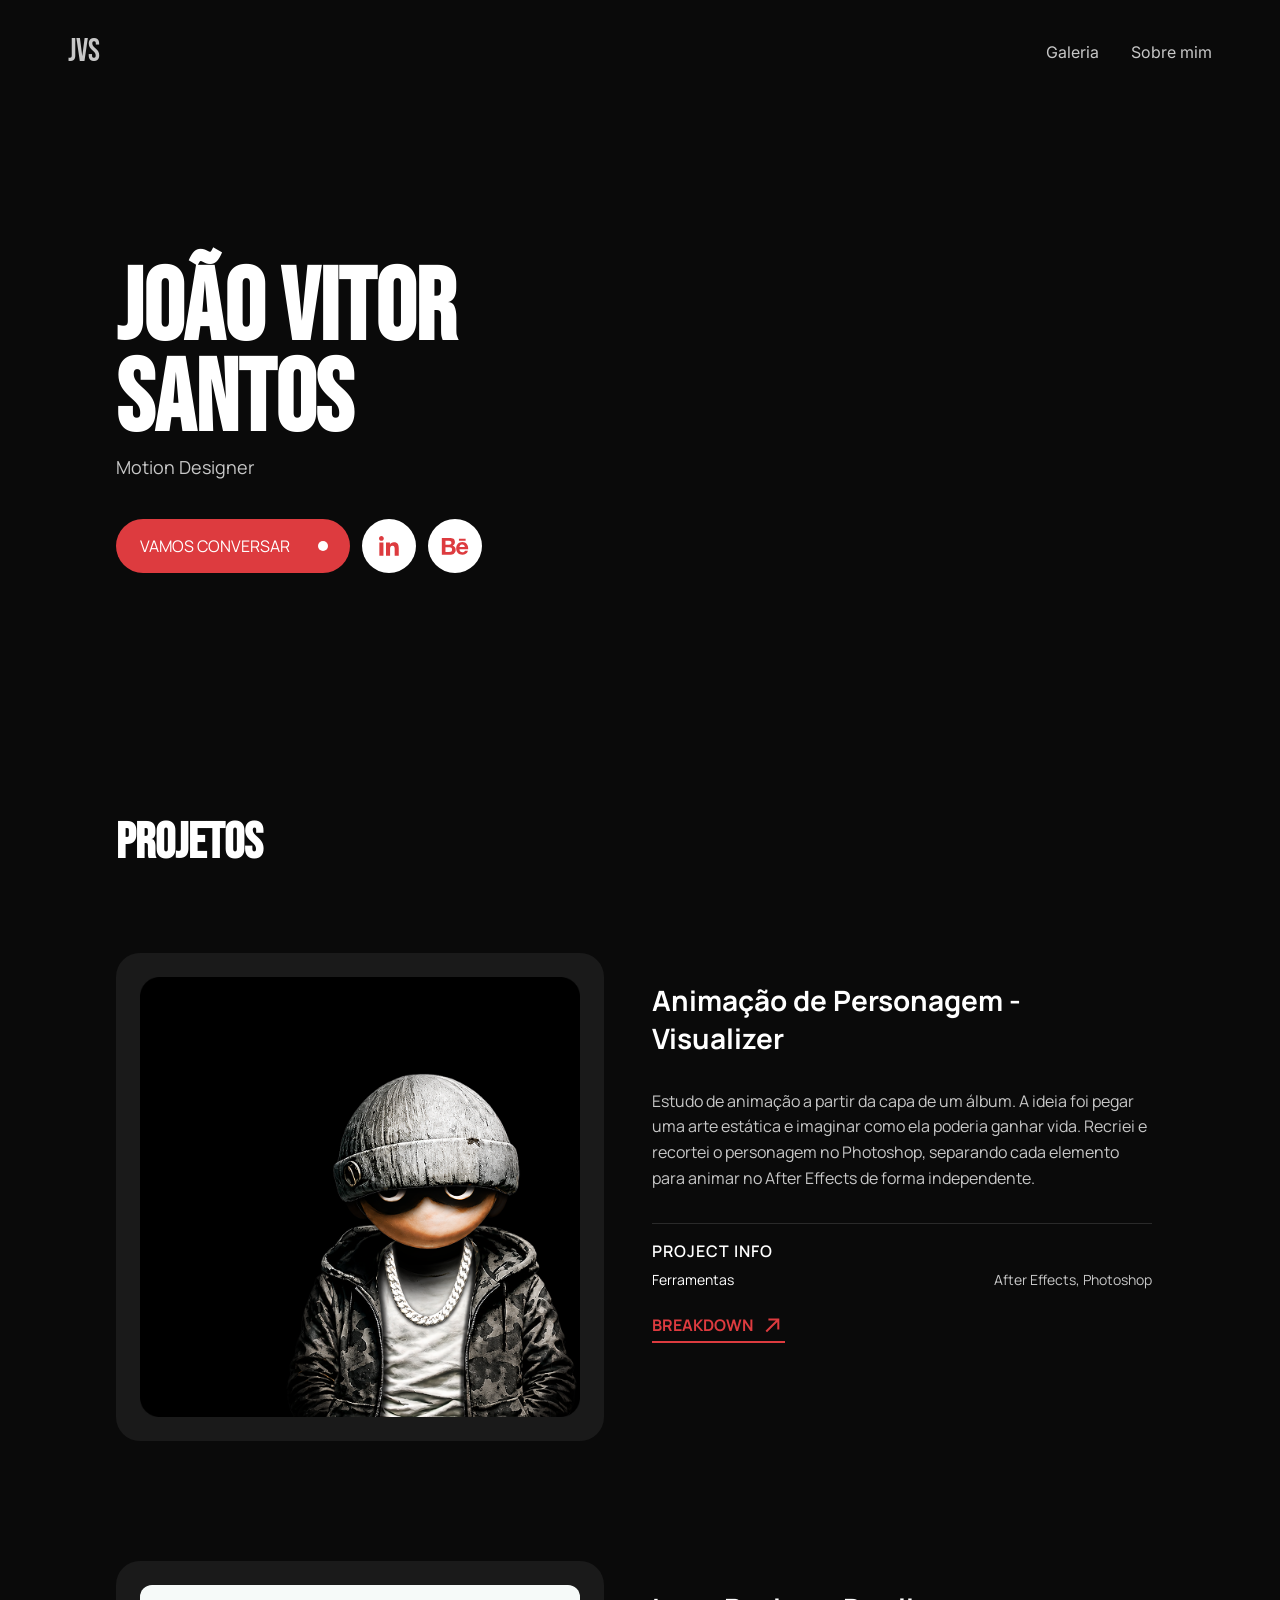
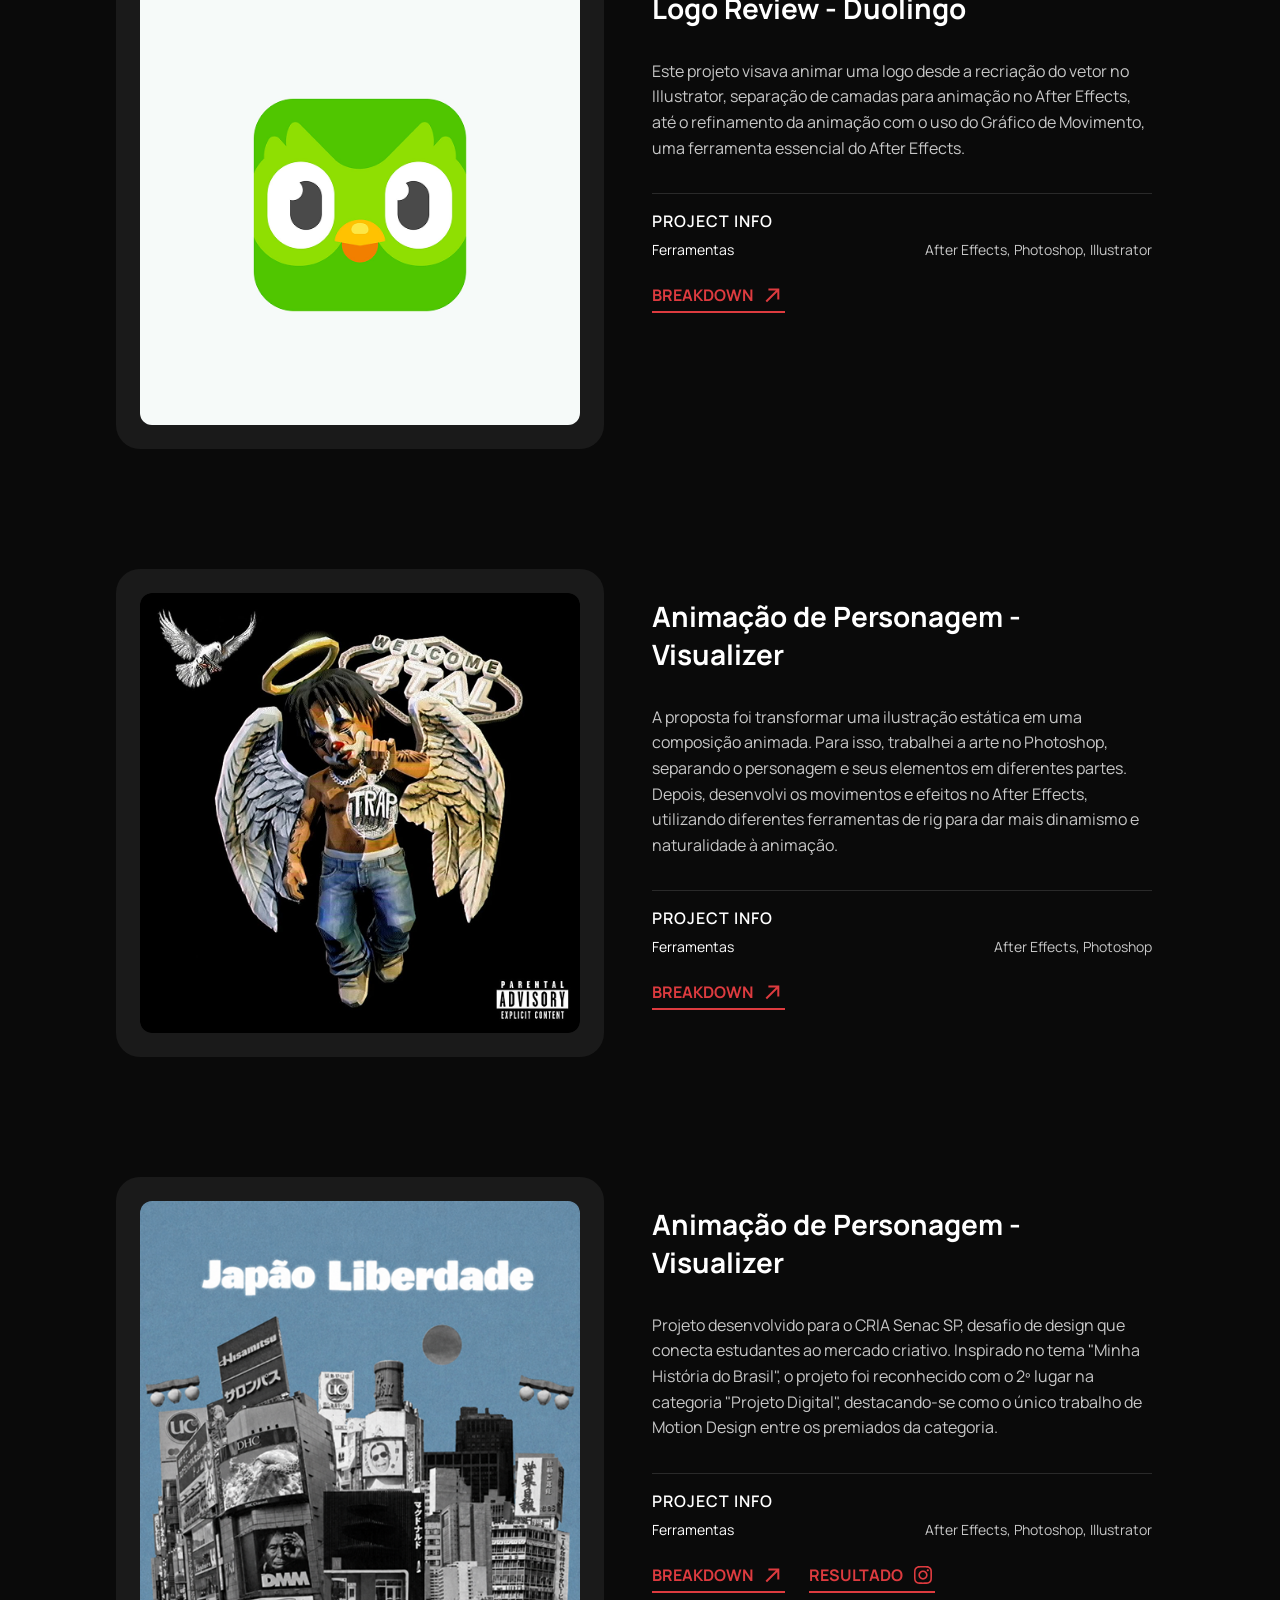
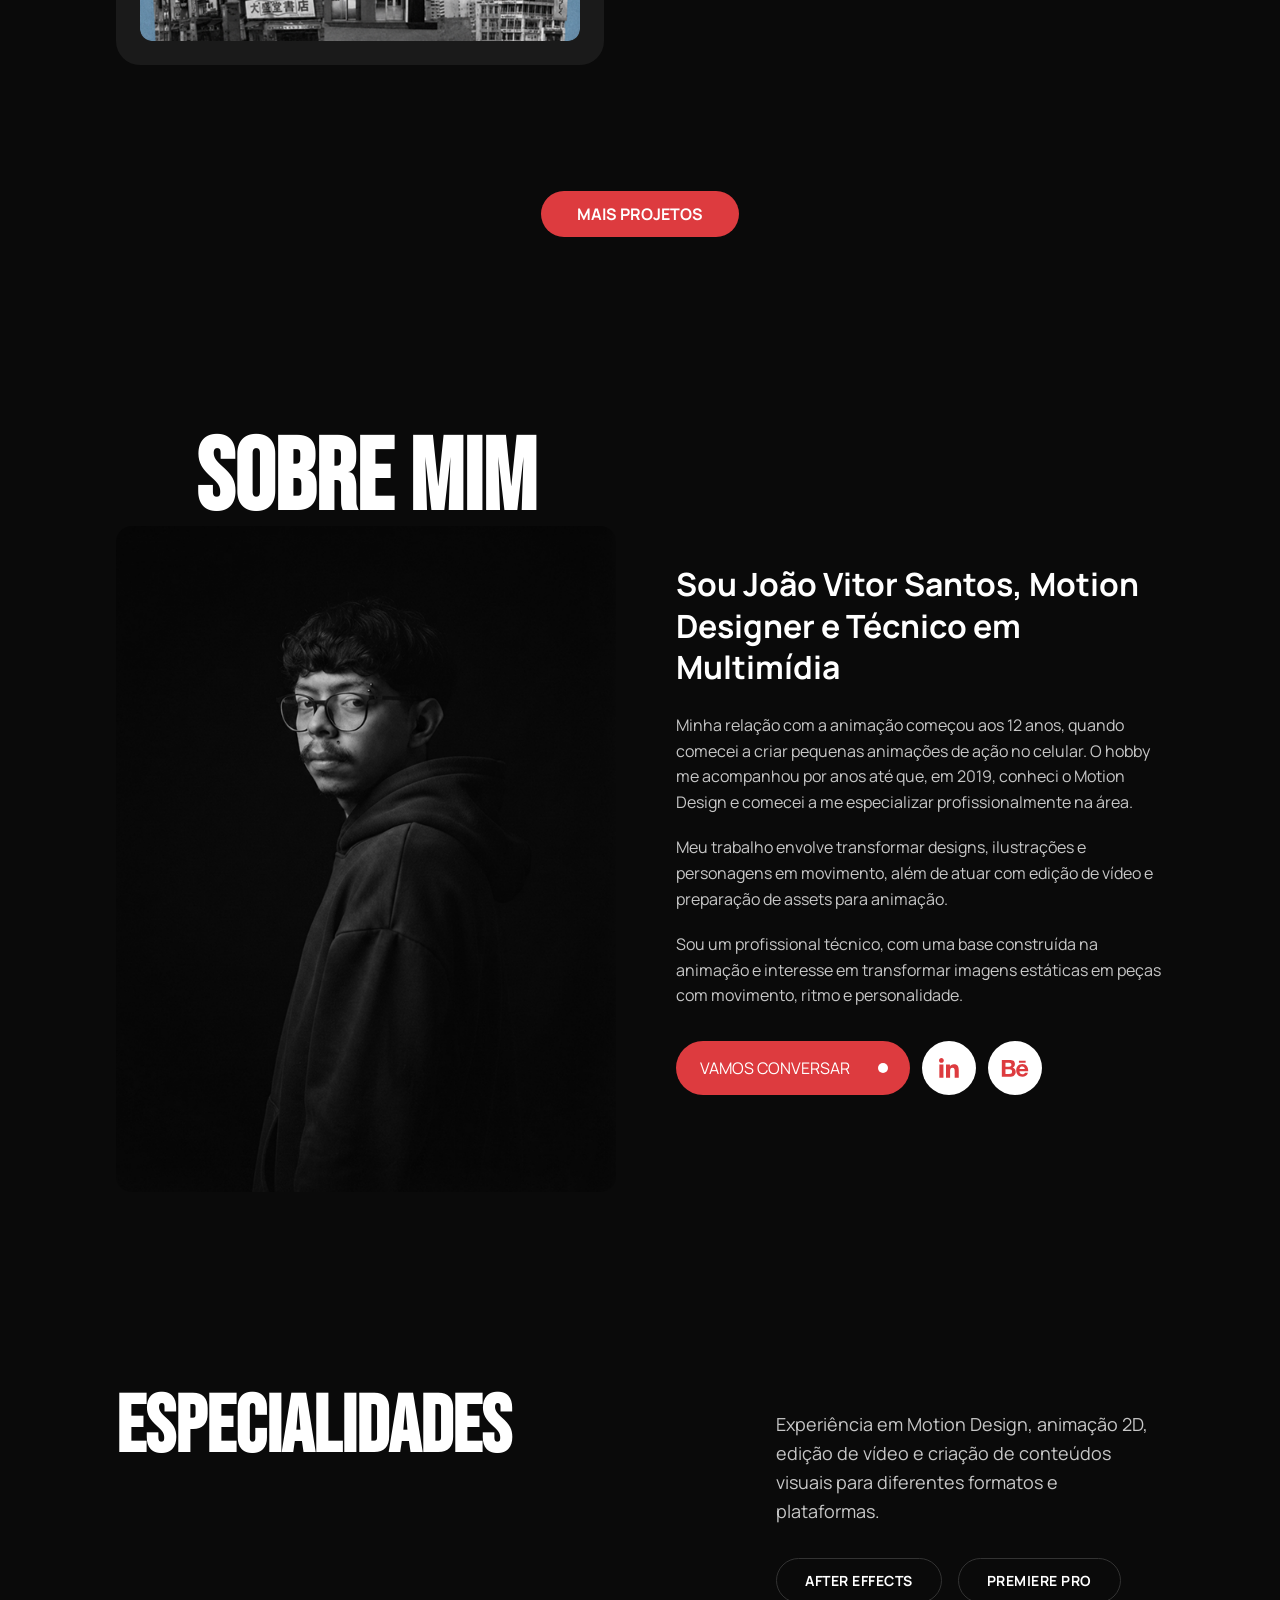
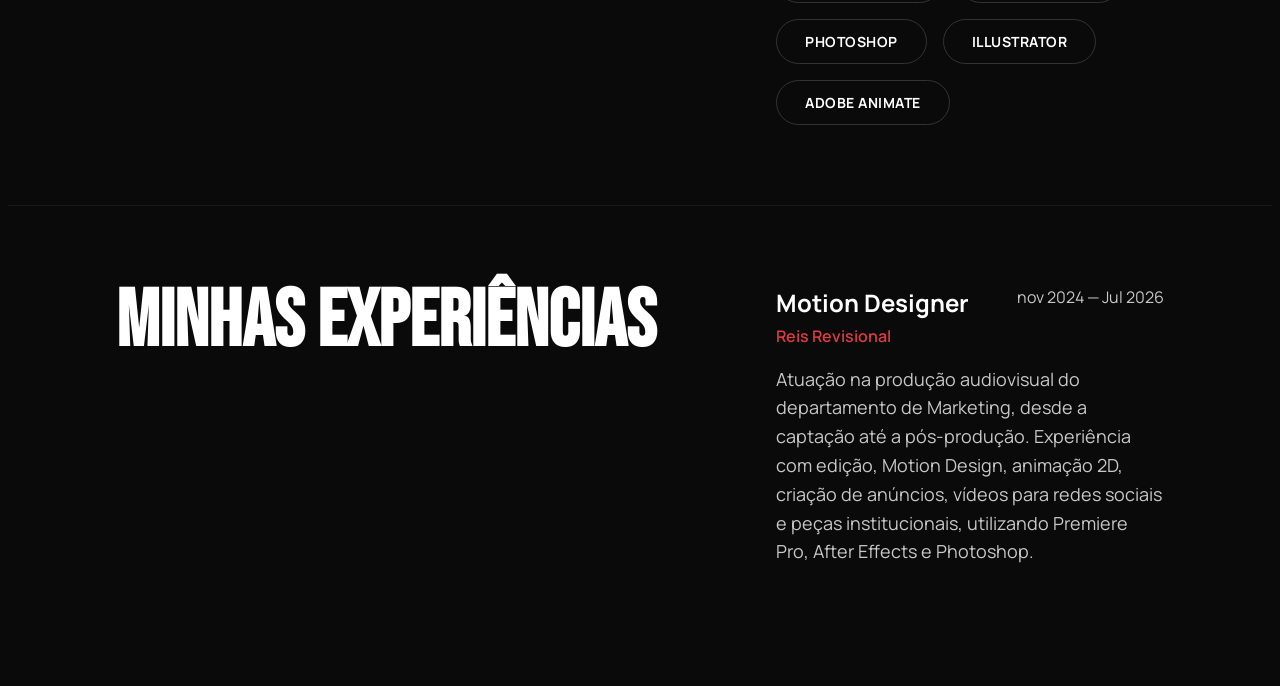
==== index.html @ 619e00bf "Sobre mim e Especialidades" ====
<!doctype html>

<html>
  <head>
    <title>jonsantz Portifólio</title>
    <link rel="preconnect" href="https://fonts.googleapis.com" />
    <link rel="preconnect" href="https://fonts.gstatic.com" crossorigin />
    <link
      href="https://fonts.googleapis.com/css2?family=Inter:wght@400;500;600&display=swap"
      rel="stylesheet"
    />
    <link rel="preconnect" href="https://fonts.googleapis.com" />
    <link rel="preconnect" href="https://fonts.gstatic.com" crossorigin />
    <link
      href="https://fonts.googleapis.com/css2?family=Bebas+Neue&display=swap"
      rel="stylesheet"
    />
    <link rel="preconnect" href="https://fonts.googleapis.com" />
    <link rel="preconnect" href="https://fonts.gstatic.com" crossorigin />
    <link
      href="https://fonts.googleapis.com/css2?family=Bebas+Neue&family=Manrope:wght@400;500;700&display=swap"
      rel="stylesheet"
    />
    <link rel="stylesheet" href="style.css" />
  </head>
  <body>
    <header>
      <div class="logo">JVS</div>
      <nav class="nav-links">
        <a href="#">Galeria</a>
        <a href="#sobre">Sobre mim</a>
      </nav>
    </header>

    <!-- SEÇÃO INÍCIO -->
    <section class="hero container">
      <div class="hero-content">
        <h1>JOÃO VITOR<br />SANTOS</h1>
        <p class="subtitle">Motion Designer</p>
        <div class="hero-buttons">
          <a href="#" class="btn-primary"
            >VAMOS CONVERSAR
            <span class="circle"><span class="dot"></span></span
          ></a>
          <a
            href="https://www.linkedin.com/in/joaovitor-macedo/"
            class="btn-icon"
            target="_blank"
            rel="noopener noreferrer"
            ><img src="img/bxl-linkedin.svg.svg" alt="LinkedIn"
          /></a>
          <a
            href="https://www.behance.net/jon_motion"
            class="btn-icon"
            target="_blank"
            rel="noopener noreferrer"
            ><img src="img/behance-2-logo-svgrepo-com 1.svg"
          /></a>
        </div>
      </div>
    </section>

    <!-- SEÇÃO PROJETOS PRINCIPAIS -->
    <section id="projetos" class="container">
      <h2>PROJETOS</h2>
      <div class="lista-projetos">
        <!--PRIMEIRO CARD-->
        <div class="card-projeto">
          <div class="container-img-projeto">
            <img
              src="img/comVFX 1.png"
              alt="Animação de Personagem - Visualizer"
              class="img-projeto"
            />
          </div>
          <div class="info-projeto">
            <h3>Animação de Personagem - Visualizer</h3>
            <p>
              Estudo de animação a partir da capa de um álbum. A ideia foi pegar
              uma arte estática e imaginar como ela poderia ganhar vida. Recriei
              e recortei o personagem no Photoshop, separando cada elemento para
              animar no After Effects de forma independente.
            </p>

            <div class="projeto-info">
              <span class="label-info">PROJECT INFO</span>
              <div class="linha-ferramentas">
                <span class="titulo-info">Ferramentas</span>
                <span class="nomes-ferramentas">After Effects, Photoshop</span>
              </div>
            </div>

            <a
              href="https://www.behance.net/gallery/248702053/ADULTO-IDEAL-VOL2-(VISUALIZER)"
              target="_blank"
              class="link-projeto"
              >BREAKDOWN <img src="img/arrow.svg" alt="Seta" class="icon-seta"
            /></a>
          </div>
        </div>

        <!--SEGUNDO CARD-->
        <div class="card-projeto">
          <div class="container-img-projeto">
            <img
              src="img/image 10.png"
              alt="Logo Review - Duolingo"
              class="img-projeto"
            />
          </div>
          <div class="info-projeto">
            <h3>Logo Review - Duolingo</h3>
            <p>
              Este projeto visava animar uma logo desde a recriação do vetor no
              Illustrator, separação de camadas para animação no After Effects,
              até o refinamento da animação com o uso do Gráfico de Movimento,
              uma ferramenta essencial do After Effects.
            </p>

            <div class="projeto-info">
              <span class="label-info">PROJECT INFO</span>
              <div class="linha-ferramentas">
                <span class="titulo-info">Ferramentas</span>
                <span class="nomes-ferramentas"
                  >After Effects, Photoshop, Illustrator</span
                >
              </div>
            </div>

            <a
              href="https://www.behance.net/gallery/196370413/Duolingo-Logo-Review"
              target="_blank"
              class="link-projeto"
              >BREAKDOWN <img src="img/arrow.svg" alt="Seta" class="icon-seta"
            /></a>
          </div>
        </div>

        <!--TERCEIRO CARD-->
        <div class="card-projeto">
          <div class="container-img-projeto">
            <img
              src="img/ISSOÉFON.png"
              alt="Visualizer - Comic Motion"
              class="img-projeto"
            />
          </div>
          <div class="info-projeto">
            <h3>Animação de Personagem - Visualizer</h3>
            <p>
              A proposta foi transformar uma ilustração estática em uma
              composição animada. Para isso, trabalhei a arte no Photoshop,
              separando o personagem e seus elementos em diferentes partes.
              Depois, desenvolvi os movimentos e efeitos no After Effects,
              utilizando diferentes ferramentas de rig para dar mais dinamismo e
              naturalidade à animação.
            </p>

            <div class="projeto-info">
              <span class="label-info">PROJECT INFO</span>
              <div class="linha-ferramentas">
                <span class="titulo-info">Ferramentas</span>
                <span class="nomes-ferramentas">After Effects, Photoshop</span>
              </div>
            </div>

            <a
              href="https://www.behance.net/gallery/251109431/ISSO-E-TRAP-VOL2-Visualizer"
              target="_blank"
              class="link-projeto"
              >BREAKDOWN <img src="img/arrow.svg" alt="Seta" class="icon-seta"
            /></a>
          </div>
        </div>

        <!--QUARTO CARD-->
        <div class="card-projeto">
          <div class="container-img-projeto">
            <img
              src="img/SIXSEVEN.png"
              alt="Projeto CRIA: Animação (Senac)"
              class="img-projeto"
            />
          </div>
          <div class="info-projeto">
            <h3>Animação de Personagem - Visualizer</h3>
            <p>
              Projeto desenvolvido para o CRIA Senac SP, desafio de design que
              conecta estudantes ao mercado criativo. Inspirado no tema "Minha
              História do Brasil", o projeto foi reconhecido com o 2º lugar na
              categoria "Projeto Digital", destacando-se como o único trabalho
              de Motion Design entre os premiados da categoria.
            </p>

            <div class="projeto-info">
              <span class="label-info">PROJECT INFO</span>
              <div class="linha-ferramentas">
                <span class="titulo-info">Ferramentas</span>
                <span class="nomes-ferramentas"
                  >After Effects, Photoshop, Illustrator</span
                >
              </div>
            </div>

            <div class="botoes-projeto">
              <a
                href="https://www.behance.net/gallery/200896911/Projeto-CRIA-Animacao-%28SENAC%29"
                target="_blank"
                class="link-projeto"
                >BREAKDOWN
                <img src="img/arrow.svg" alt="Seta" class="icon-seta"
              /></a>
              <a
                href="https://www.instagram.com/p/DAECqL8uBPK/?img_index=1"
                target="_blank"
                class="link-projeto"
                >RESULTADO
                <img
                  src="img/bxl-instagram.svg.svg"
                  alt="Instagram"
                  class="icon-seta"
              /></a>
            </div>
          </div>
        </div>
      </div>

      <div class="container-botao-projetos">
        <a href="#" class="btn-enviar">MAIS PROJETOS</a>
      </div>
    </section>

    <!-- SEÇÃO SOBRE MIM -->
    <section id="sobre" class="container">
      <div class="sobre-container">
        <div class="sobre-titulo">
          <h2>SOBRE MIM</h2>
          <img
            src="img/AURUDO.png"
            alt="Foto João Vitor Santos"
            class="img-sobre"
          />
        </div>

        <div class="sobre-conteudo">
          <h3>
            Sou João Vitor Santos, Motion Designer e Técnico em Multimídia
          </h3>

          <p>
            Minha relação com a animação começou aos 12 anos, quando comecei a
            criar pequenas animações de ação no celular. O hobby me acompanhou
            por anos até que, em 2019, conheci o Motion Design e comecei a me
            especializar profissionalmente na área.
          </p>

          <p>
            Meu trabalho envolve transformar designs, ilustrações e personagens
            em movimento, além de atuar com edição de vídeo e preparação de
            assets para animação.
          </p>

          <p>
            Sou um profissional técnico, com uma base construída na animação e
            interesse em transformar imagens estáticas em peças com movimento,
            ritmo e personalidade.
          </p>

          <div class="sobre-botoes">
            <a href="#" class="btn-primary">
              VAMOS CONVERSAR
              <span class="circle"><span class="dot"></span></span>
            </a>

            <a
              href="https://www.linkedin.com/in/joaovitor-macedo/"
              target="_blank"
              class="btn-icon"
            >
              <img src="img/bxl-linkedin.svg.svg" alt="LinkedIn" />
            </a>
            <a
              href="https://www.behance.net/jon_motion"
              target="_blank"
              class="btn-icon"
            >
              <img src="img/behance-2-logo-svgrepo-com 1.svg" alt="Behance" />
            </a>
          </div>
        </div>
      </div>
    </section>

    <!-- SEÇÃO ESPECIALIDADES -->
    <section id="especialidades" class="container">
      <div class="secao-duas-colunas">
        <div class="coluna-titulo">
          <h2>ESPECIALIDADES</h2>
        </div>

        <div class="coluna-conteudo">
          <p class="texto-descricao">
            Experiência em Motion Design, animação 2D, edição de vídeo e criação
            de conteúdos visuais para diferentes formatos e plataformas.
          </p>

          <div class="lista-tags">
            <span class="tag">AFTER EFFECTS</span>
            <span class="tag">PREMIERE PRO</span>
            <span class="tag">PHOTOSHOP</span>
            <span class="tag">ILLUSTRATOR</span>
            <span class="tag">ADOBE ANIMATE</span>
          </div>
        </div>
      </div>
    </section>

    <hr class="divisor-secao container" />

    <section id="experiencias" class="container">
      <div class="secao-duas-colunas">
        <div class="coluna-titulo">
          <h2>MINHAS EXPERIÊNCIAS</h2>
        </div>

        <div class="coluna-conteudo">
          <div class="item-experiencia">
            <div class="header-experiencia">
              <div>
                <h3>Motion Designer</h3>
                <span class="empresa">Reis Revisional</span>
              </div>
              <span class="periodo">nov 2024 — Jul 2026</span>
            </div>

            <p class="texto-descricao">
              Atuação na produção audiovisual do departamento de Marketing,
              desde a captação até a pós-produção. Experiência com edição,
              Motion Design, animação 2D, criação de anúncios, vídeos para redes
              sociais e peças institucionais, utilizando Premiere Pro, After
              Effects e Photoshop.
            </p>
          </div>
        </div>
      </div>
    </section>

    <div id="modal-contato" class="modal">
      <div class="modal-content">
        <button class="btn-close" id="btn-close">&times;</button>

        <div class="contato-container">
          <div class="contato-info">
            <h2>VAMOS CONVERSAR!</h2>

            <p>
              Email para contato:
              <a href="mailto:joao.vitoorm2@gmail.com" class="link-vermelho"
                >joao.vitoorm2@gmail.com</a
              >
            </p>

            <p>
              Para mais informações:
              <a href="#" target="_blank" class="link-vermelho">CV</a>
            </p>

            <div class="contato-redes">
              <a
                href="https://www.linkedin.com/in/joaovitor-macedo/"
                target="_blank"
                rel="noopener noreferrer"
                ><img src="img/bxl-linkedin.svg.svg"
              /></a>
              <a
                href="https://www.behance.net/jon_motion"
                target="_blank"
                rel="noopener noreferrer"
                ><img
                  src="img/behance-2-logo-svgrepo-com 1.svg"
                  class="img-behance"
              /></a>
              <a
                href="https://www.instagram.com/jon_motion/"
                target="_blank"
                rel="noopener noreferrer"
                ><img src="img/bxl-instagram.svg.svg" class="img-instagram"
              /></a>
            </div>
            <p class="copyright">© 2026 João Vitor Santos</p>
          </div>

          <div class="contato-form">
            <form>
              <label for="nome">Nome</label>
              <input type="text" id="nome" name="nome" />

              <label for="email">Email</label>
              <input type="email" id="email" name="email" />

              <label for="titulo">Título</label>
              <input type="text" id="titulo" name="titulo" />

              <label for="mensagem">Mensagem</label>
              <textarea id="mensagem" name="mensagem" rows="5"></textarea>

              <button type="submit" class="btn-enviar">ENVIAR</button>
            </form>
          </div>
        </div>
      </div>
    </div>

    <script src="script.js"></script>
  </body>
</html>
---- style.css ----
@media (min-width: 1281px) {
  body {
    zoom: 1.3;
  }
}

html {
  scroll-behavior: smooth;
}

body {
  background-color: #0a0a0a;
  color: white;
}

header {
  display: flex;
  justify-content: space-between;
  align-items: center;
  padding: 24px 60px;
}

.nav-links {
  display: flex;
  gap: 32px;
}

.nav-links a {
  color: #c7c7c7;
  text-decoration: none;
  font-family: "Inter", sans-serif;
  font-size: 16px;
}

.logo {
  font-family: "Bebas Neue", sans-serif;
  font-size: 32px;
  color: #c7c7c7;
}

.container {
  padding-left: 108px;
  padding-right: 108px;
}

.hero-content {
  margin-top: 170px;
}

h1 {
  font-family: "Bebas Neue", sans-serif;
  font-size: 101px;
  line-height: 90%;
  margin-bottom: 0;
}

.subtitle {
  font-family: "Manrope", sans-serif;
  color: #c7c7c7;
  font-size: 18px;
  margin-top: 8px;
  margin-bottom: 40px;
}

.hero-buttons {
  display: flex;
  align-items: center;
  gap: 12px;
}

.btn-primary {
  font-family: "Manrope", sans-serif;
  background-color: #dd3b3f;
  color: white;
  text-decoration: none;
  padding: 6px 6px 6px 24px;
  border-radius: 100px;
  display: inline-flex;
  align-items: center;
  gap: 12px;
}

.circle {
  width: 42px;
  height: 42px;
  display: flex;
  align-items: center;
  justify-content: center;
}

.dot {
  width: 10px;
  height: 10px;
  background-color: white;
  border-radius: 50%;
  display: inline-block;
}

.btn-icon {
  width: 54px;
  height: 54px;
  border-radius: 100px;
  background-color: white;
  display: flex;
  align-items: center;
  justify-content: center;
  text-decoration: none;
  cursor: pointer;
}

.modal {
  display: none;
  position: fixed;
  top: 0;
  left: 0;
  width: 100%;
  height: 100%;
  background-color: rgba(0, 0, 0, 0.8);
  z-index: 1000;
  justify-content: center;
  align-items: center;
  padding: 20px;
  overflow-y: auto;
}

.modal-active {
  display: flex;
}

.modal-content {
  background-color: #0a0a0a;
  padding: 40px;
  border-radius: 16px;
  position: relative;
  max-width: 900px;
  width: 90%;
}

.btn-close {
  position: absolute;
  top: -45px;
  right: 0;
  width: 40px;
  height: 40px;
  background-color: white;
  color: #121212;
  border: none;
  border-radius: 50%;
  font-size: 20px;
  font-weight: bold;
  display: flex;
  align-items: center;
  justify-content: center;
  cursor: pointer;
  box-shadow: 0 4px 10 px rgba(0, 0, 0, 0.3);
  z-index: 10;
}

.contato-redes img {
  width: 32px;
  height: auto;
}

.contato-redes {
  display: flex;
  align-items: center;
  gap: 12px;
  margin-top: -5px;
}

.contato-container {
  display: flex;
  gap: 40px;
  align-items: flex-start;
}

.contato-info h2 {
  font-family: "Bebas Neue", sans-serif;
}

.contato-info p {
  font-family: "Manrope", sans-serif;
  margin-bottom: 0px;
}

.contato-info a {
  color: white;
  text-decoration-color: #dd3b3f;
}

.contato-info,
.contato-form {
  flex: 1;
}

.contato-info {
  display: flex;
  flex-direction: column;
  align-self: stretch;
}

.contato-form label {
  font-family: "Manrope", sans-serif;
  display: block;
  color: white;
  margin-bottom: 6px;
}

.contato-form input,
.contato-form textarea {
  font-family: "Manrope", sans-serif;
  width: 100%;
  background-color: #1a1a1a;
  border: none;
  border-radius: 8px;
  padding: 10px;
  color: white;
  margin-bottom: 20px;
  outline: none;
}

.contato-form textarea {
  resize: none;
}

.contato-redes .img-behance {
  width: 90px !important;
  height: auto !important;
  margin: 0 -27px !important;
  transform: translateY(2.6px);
}

.img-instagram {
  transform: translateY(0.6px);
}

.copyright {
  font-size: 16px;
  color: #c7c7c7;
  margin-top: auto;
}

.btn-enviar {
  font-family: "Manrope", sans-serif;
  background-color: #dd3b3f;
  color: white;
  border: none;
  border-radius: 100px;
  padding: 12px 36px;
  font-weight: bold;
  cursor: pointer;
  text-decoration: none;
}

#projetos {
  margin-top: 240px;
  margin-bottom: 120px;
}

#projetos h2 {
  font-family: "Bebas Neue", sans-serif;
  font-size: 50px;
  margin-bottom: 80px;
  color: white;
}

.lista-projetos {
  display: flex;
  flex-direction: column;
  gap: 120px;
}

.card-projeto {
  display: flex;
  align-items: flex-start;
  gap: 48px;
  background-color: transparent;
  padding: 0px;
  border-radius: 12px;
}

.container-img-projeto {
  background-color: #1a1a1a;
  padding: 24px;
  border-radius: 24px;
  display: flex;
  align-items: center;
  justify-content: center;
  flex-shrink: 0;
}

.img-projeto {
  width: 440px;
  height: 440px;
  border-radius: 12px;
  object-fit: cover;
}

.info-projeto {
  max-width: 500px;
  display: flex;
  flex-direction: column;
}

.info-projeto h3 {
  font-family: "Manrope", sans-serif;
  font-size: 28px;
  font-weight: 700;
  margin-bottom: 16px;
  color: white;
}

.info-projeto p {
  font-family: "Manrope", sans-serif;
  font-size: 16px;
  color: #c7c7c7;
  line-height: 1.6;
  margin-bottom: 32px;
}

.projeto-info {
  border-top: 1px solid #2a2a2a;
  padding-top: 16px;
  margin-bottom: 24px;
}

.label-info {
  font-family: "Manrope", sans-serif;
  font-size: 16px;
  font-weight: 600;
  color: white;
  letter-spacing: 1px;
}

.linha-ferramentas {
  display: flex;
  justify-content: space-between;
  font-family: "Manrope", sans-serif;
  font-size: 14px;
  margin-top: 8px;
}

.titulo-ferramentas {
  color: white;
}

.nomes-ferramentas {
  color: #c7c7c7;
}

.link-projeto {
  font-family: "Manrope", sans-serif;
  font-size: 16px;
  font-weight: 700;
  color: #dd3b3f;
  text-decoration: none;
  border-bottom: 2px solid #dd3b3f;
  padding-bottom: 4px;
  display: inline-flex;
  align-items: center;
  gap: 8px;
  width: fit-content;
}

.icon-seta {
  width: 24px;
  height: 24px;
}

.botoes-projeto {
  display: flex;
  align-items: center;
  gap: 24px;
}

.container-botao-projetos {
  text-align: center;
  margin-top: 48px;
  margin-bottom: 80px;
  padding: 90px;
}

#sobre {
  margin-bottom: 120px;
}

.sobre-container {
  display: flex;
  justify-content: space-between;
  gap: 60px;
  align-items: center;
}

.sobre-titulo {
  display: flex;
  flex-direction: column;
  align-items: center;
  gap: 0;
  flex-shrink: 0;
}

.sobre-titulo h2 {
  font-family: "Bebas Neue", sans-serif;
  font-size: 101px;
  color: white;
  margin: 0;
  line-height: 0.9;
  text-align: center;
}

.img-sobre {
  width: 500px;
  height: auto;
  border-radius: 16px;
  object-fit: cover;
}

.sobre-conteudo {
  max-width: 650px;
}

.sobre-conteudo h3 {
  font-family: "Manrope", sans-serif;
  font-size: 32px;
  font-weight: 700;
  color: white;
  margin-bottom: 24px;
  line-height: 1.3;
}

.sobre-conteudo p {
  font-family: "Manrope", sans-serif;
  color: #c7c7c7;
  font-size: 16px;
  line-height: 1.6;
  margin-bottom: 20px;
}

.sobre-botoes {
  display: flex;
  align-items: center;
  gap: 12px;
  margin-top: 32px;
}

.secao-duas-colunas {
  display: flex;
  justify-content: space-between;
  gap: 60px;
  padding: 80px 0;
}

.coluna-titulo {
  flex-shrink: 0;
  width: 600px;
}

.coluna-titulo h2 {
  font-family: "Bebas Neue", sans-serif;
  font-size: 80px;
  color: white;
  margin: 0;
  line-height: 0.9;
}

.coluna-conteudo {
  max-width: 650px;
  flex: 1;
}

.texto-descricao {
  font-family: "Manrope", sans-serif;
  color: #c7c7c7;
  font-size: 18px;
  line-height: 1.6;
  margin-bottom: 32px;
}

.lista-tags {
  display: flex;
  flex-wrap: wrap;
  gap: 16px;
}

.tag {
  font-family: "Manrope", sans-serif;
  font-size: 14px;
  font-weight: 700;
  color: white;
  border: 1px solid #333333;
  padding: 12px 28px;
  border-radius: 100px;
  letter-spacing: 0.5px;
}

.divisor-secao {
  border: none;
  border-top: 1px solid #1a1a1a;
  margin: 0 auto;
}

.header-experiencia {
  display: flex;
  justify-content: space-between;
  align-items: flex-start;
  margin-bottom: 16px;
}

.header-experiencia h3 {
  font-family: "Manrope", sans-serif;
  font-size: 24px;
  font-weight: 700;
  color: white;
  margin: 0 0 6px 0;
}

.empresa {
  font-family: "Manrope", sans-serif;
  color: #dd3b3f;
  font-size: 16px;
  font-weight: 600;
  display: block;
}

.periodo {
  font-family: "Manrope", sans-serif;
  color: #c7c7c7;
  font-size: 16px;
}
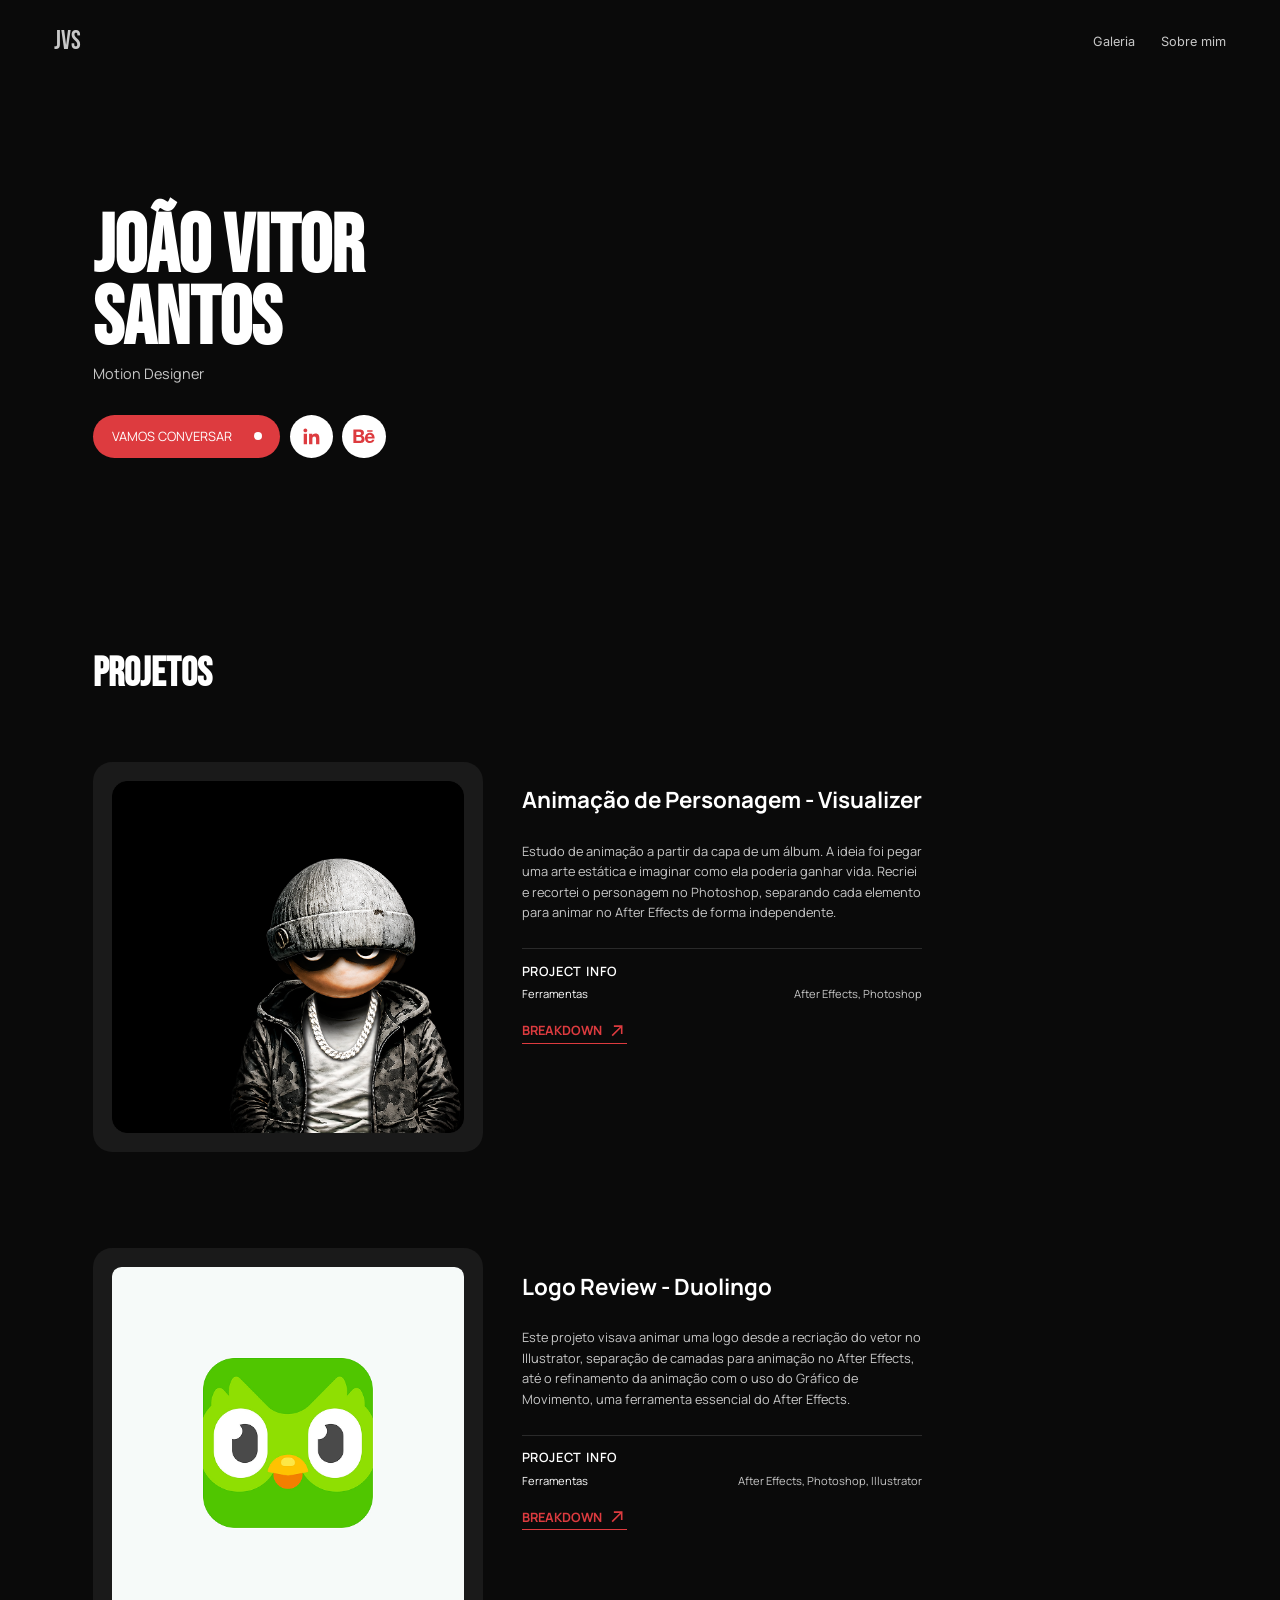
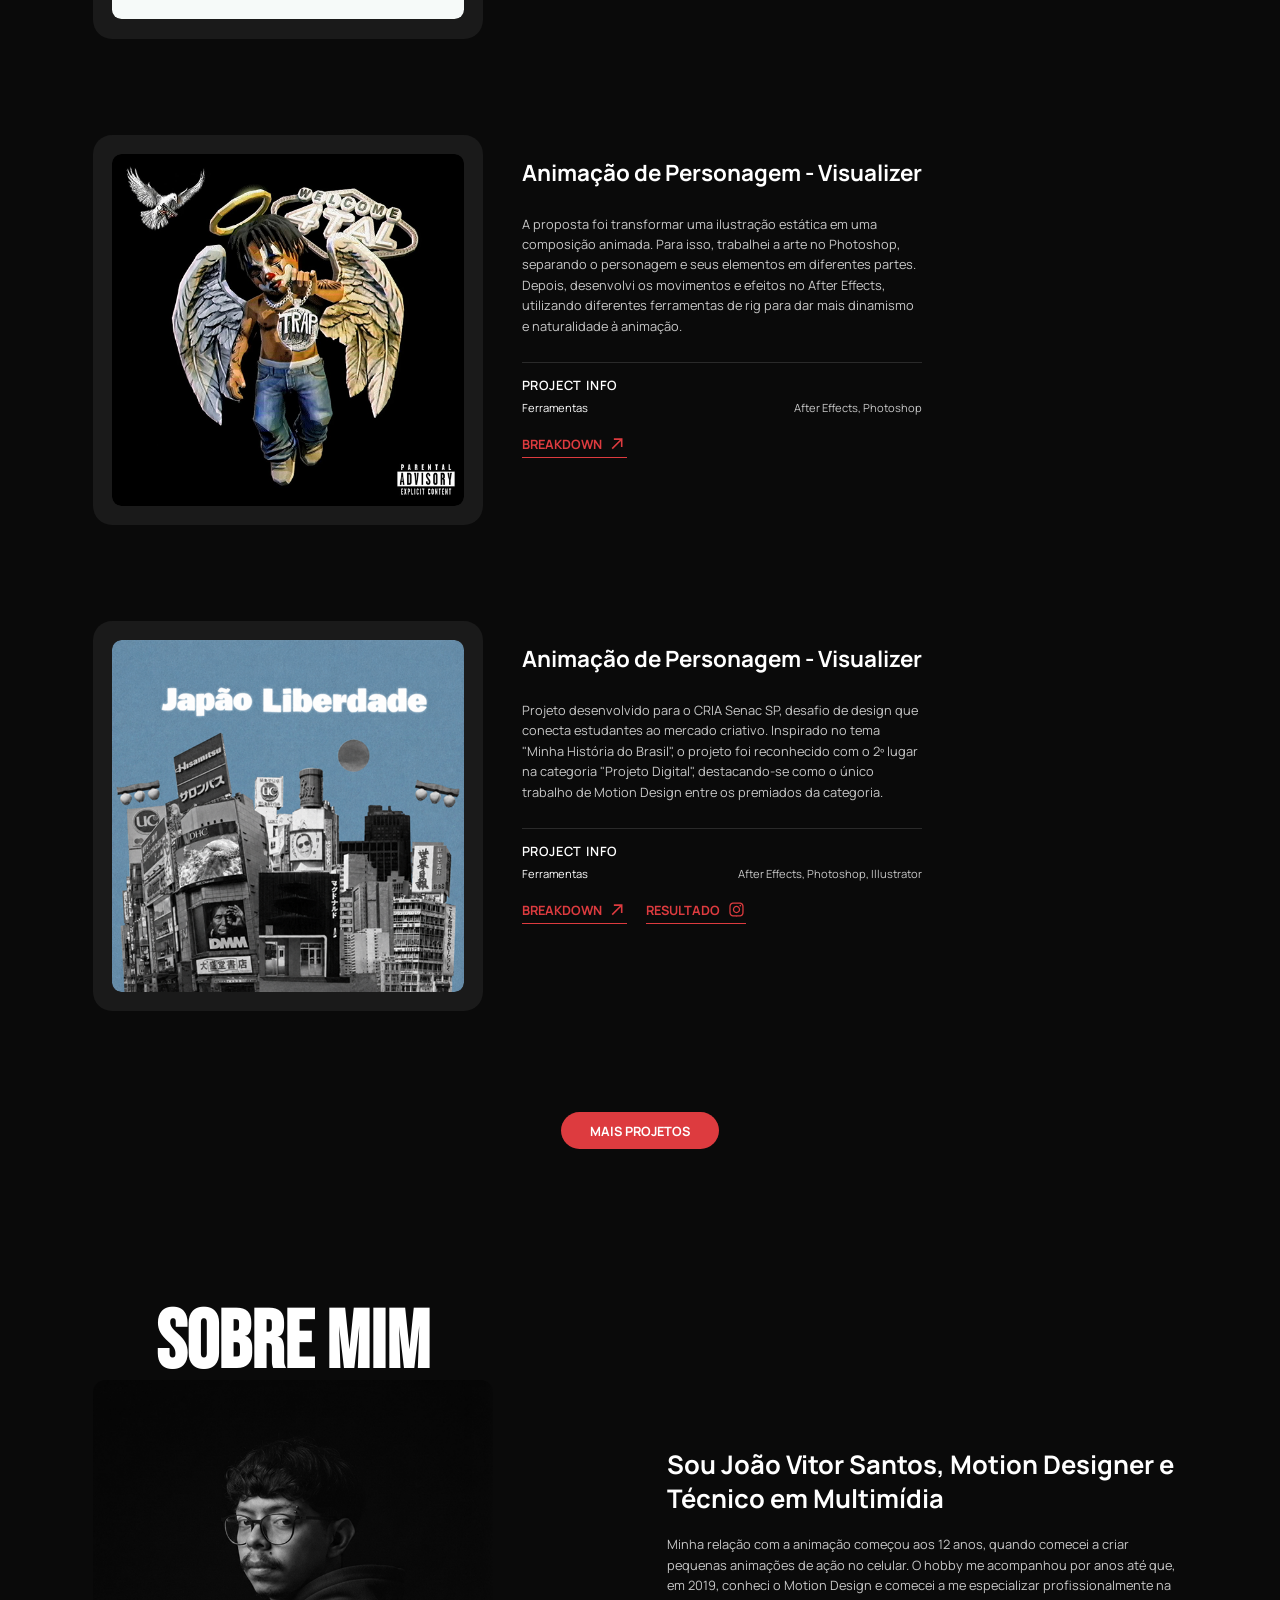
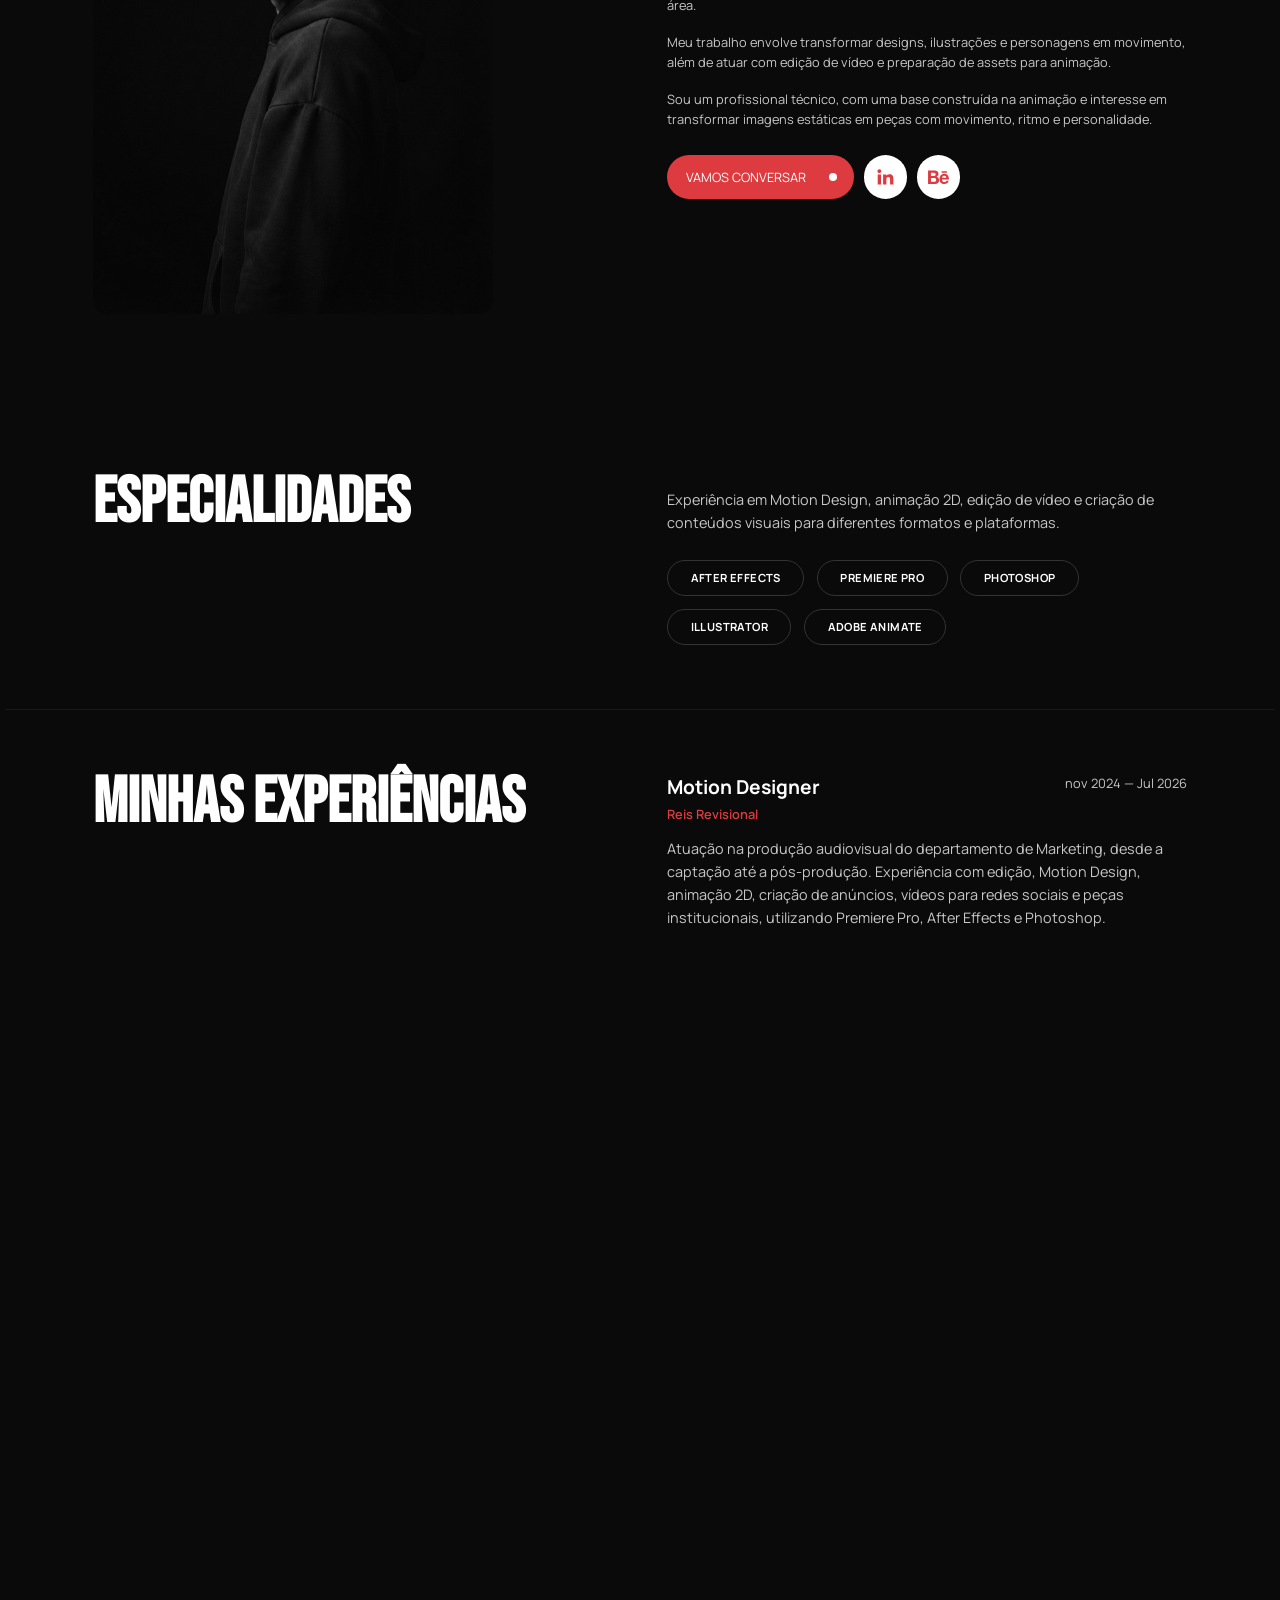
==== commit b19e12de: "Atualizando README" ====
--- a/index.html
+++ b/index.html
@@ -1,4 +1,6 @@
 <!doctype html>
+
+<!--Desenvolvido por Lunelitha - Todos os direitos reservados-->
 
 <html>
   <head>
--- a/style.css
+++ b/style.css
@@ -1,6 +1,24 @@
-@media (min-width: 1281px) {
+@media (min-width: 1601px) {
   body {
     zoom: 1.3;
+  }
+}
+
+@media (max-width: 1600px) and (min-width: 1367px) {
+  body {
+    zoom: 1.1;
+  }
+}
+
+@media (max-width: 1366px) and (min-width: 1281px) {
+  body {
+    zoom: 0.9;
+  }
+}
+
+@media (max-width: 1280px) {
+  body {
+    zoom: 0.8;
   }
 }
 
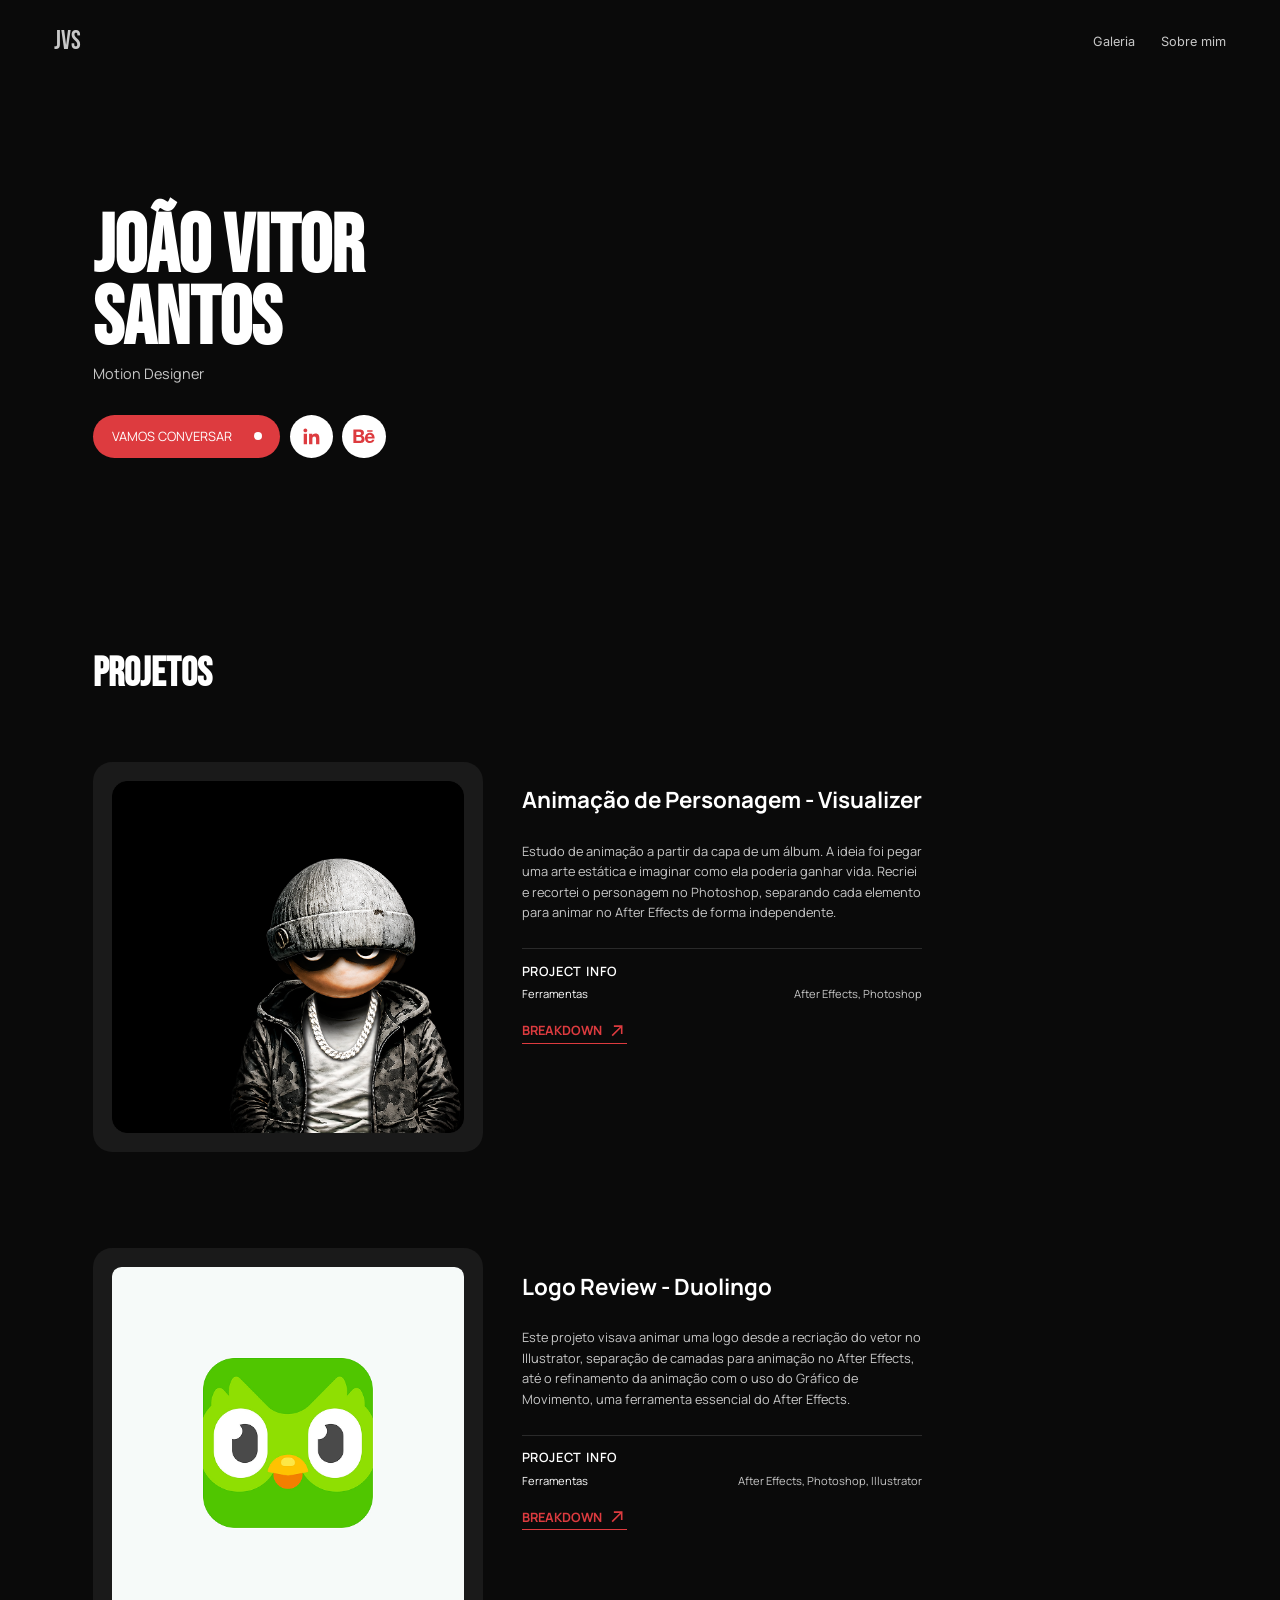
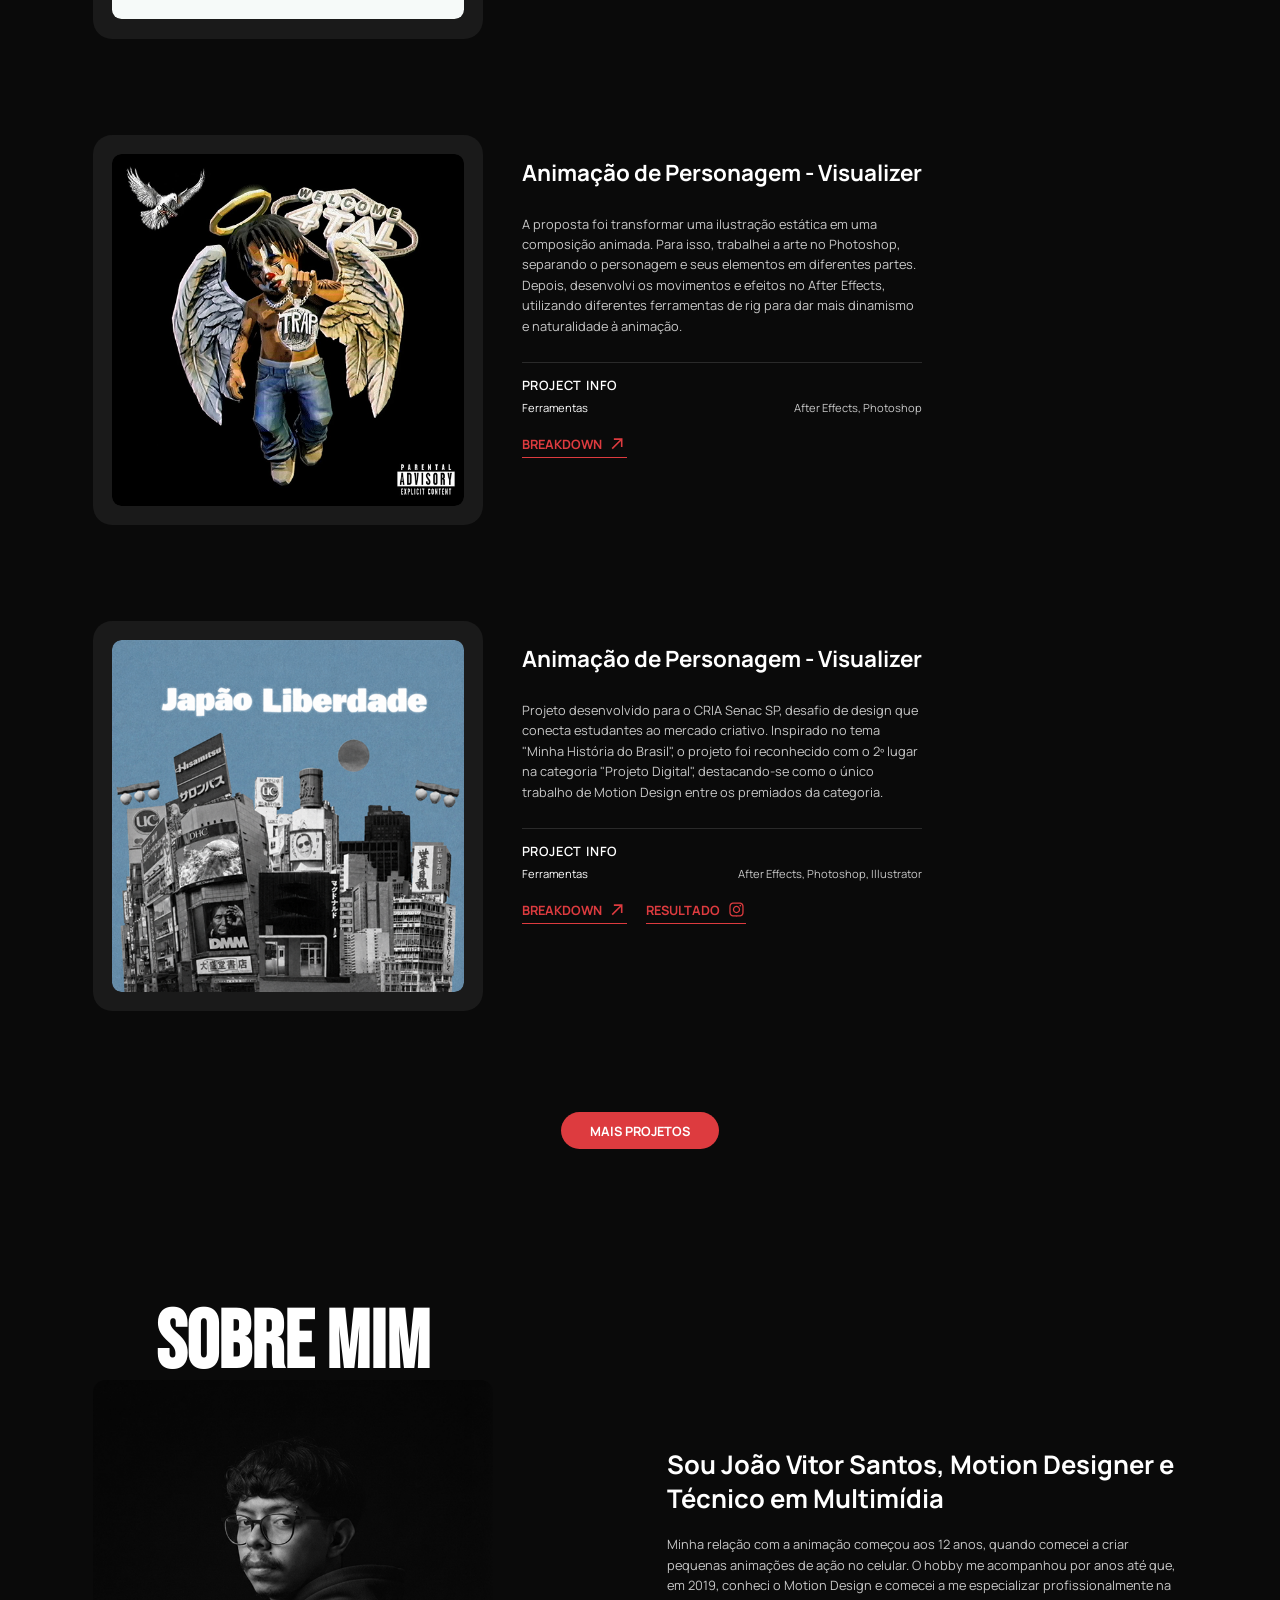
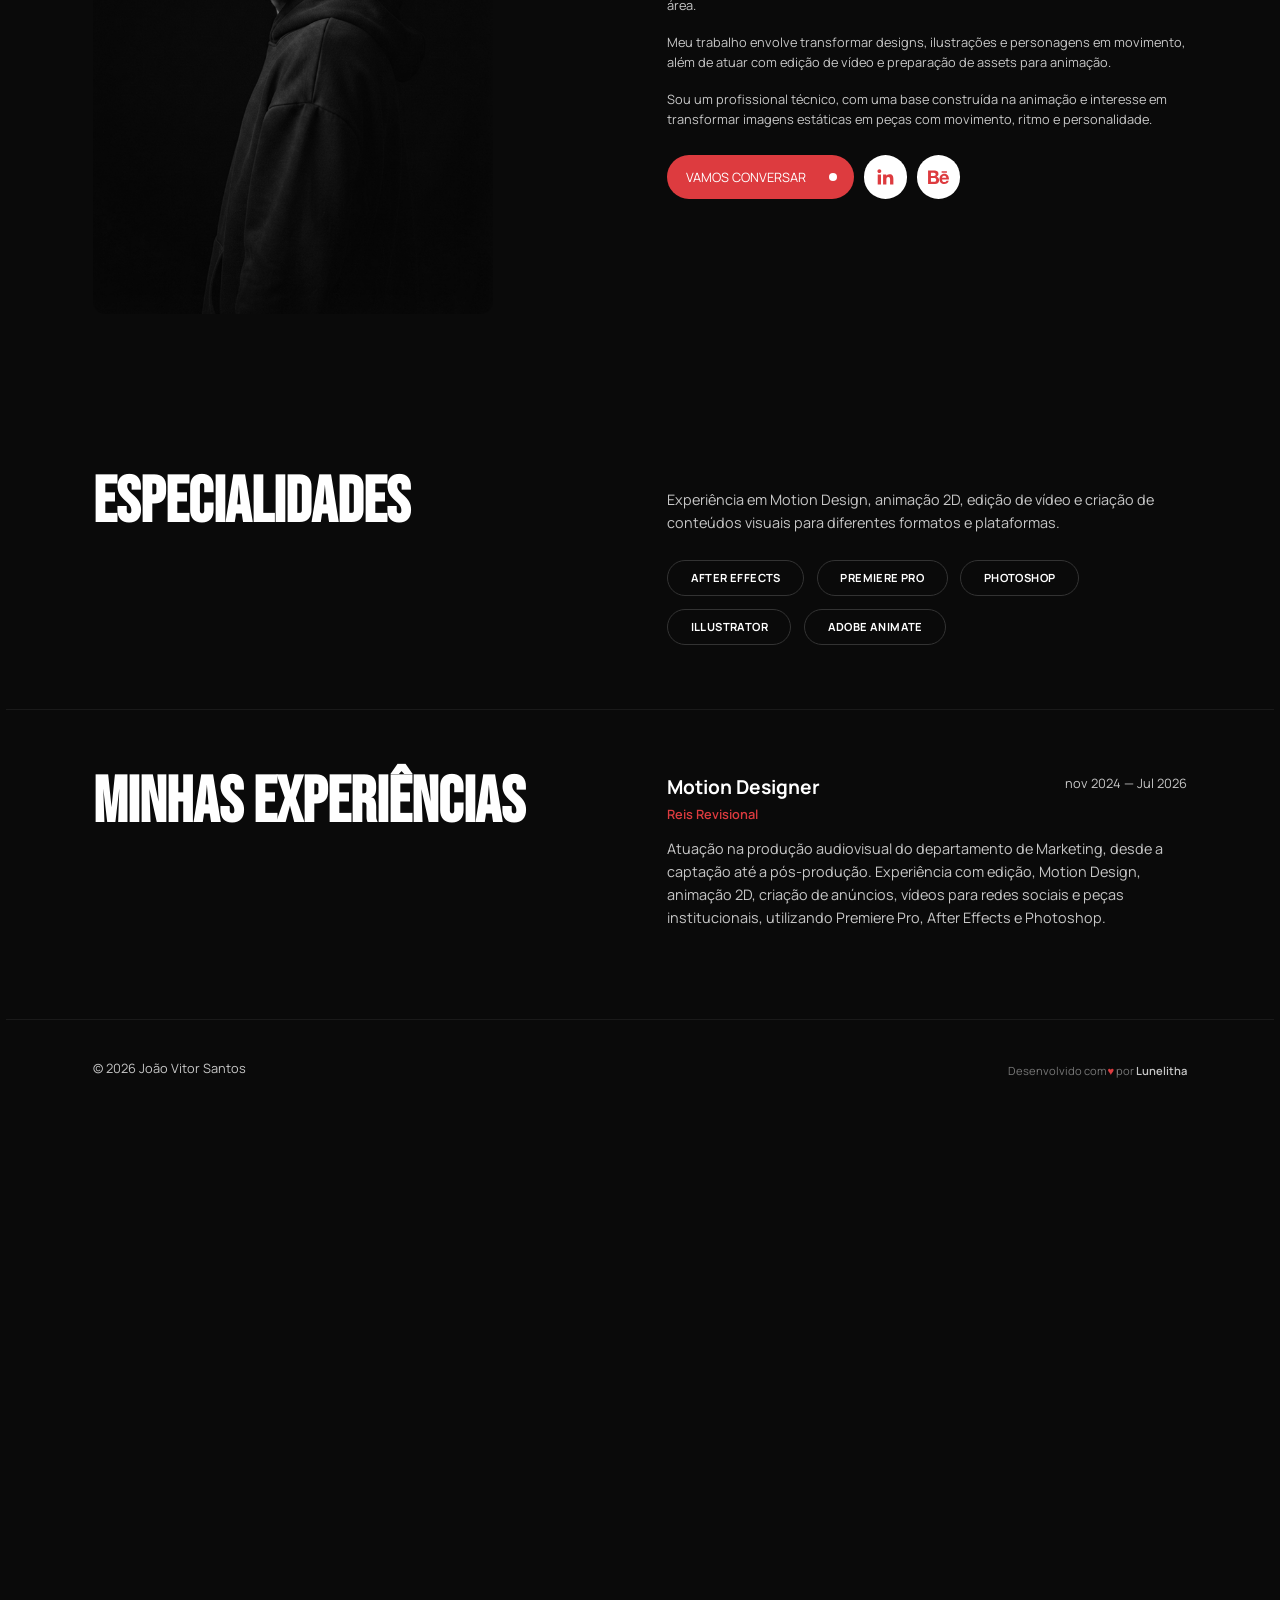
==== commit 2abf458b: "Galeria de Projetos" ====
--- a/index.html
+++ b/index.html
@@ -29,7 +29,7 @@
     <header>
       <div class="logo">JVS</div>
       <nav class="nav-links">
-        <a href="#">Galeria</a>
+        <a href="galeria.html">Galeria</a>
         <a href="#sobre">Sobre mim</a>
       </nav>
     </header>
@@ -228,7 +228,7 @@
       </div>
 
       <div class="container-botao-projetos">
-        <a href="#" class="btn-enviar">MAIS PROJETOS</a>
+        <a href="galeria.html" class="btn-enviar">MAIS PROJETOS</a>
       </div>
     </section>
 
@@ -413,6 +413,14 @@
       </div>
     </div>
 
+    <footer class="rodape container">
+      <p class="copyright">© 2026 João Vitor Santos</p>
+      <p class="creditos">
+        Desenvolvido com <span style="color: #dd3b3f">♥</span> por
+        <a href="https://github.com/Lalluh" target="_blank">Lunelitha</a>
+      </p>
+    </footer>
+
     <script src="script.js"></script>
   </body>
 </html>
--- a/style.css
+++ b/style.css
@@ -545,3 +545,96 @@
   color: #c7c7c7;
   font-size: 16px;
 }
+
+/* Aba de Galeria */
+
+.galeria-grid {
+  display: grid;
+  grid-template-columns: repeat(3, 1fr);
+  gap: 24px;
+}
+
+.card-video {
+  position: relative;
+  width: 100%;
+  aspect-ratio: 16 / 9;
+  border-radius: 12px;
+  overflow: hidden;
+  background-color: #111;
+}
+
+.card-video video,
+.card-video img {
+  width: 100%;
+  height: 100%;
+  object-fit: contain;
+  display: block;
+}
+
+header.container {
+  padding-top: 24px;
+  padding-bottom: 24px;
+}
+
+.logo {
+  text-decoration: none;
+  color: #c7c7c7;
+  display: inline-block;
+}
+
+.logo:visited {
+  color: #c7c7c7;
+}
+
+.titulo-galeria {
+  font-family: "Bebas Neue", sans-serif;
+  font-size: 80px;
+  color: white;
+  margin-bottom: 40px;
+  text-align: center;
+}
+
+.modal-video-content {
+  max-width: 1000px;
+  width: 90%;
+  background-color: transparent;
+  padding: 0;
+  display: flex;
+  justify-content: center;
+  align-items: center;
+}
+
+#video-destaque {
+  width: 100%;
+  max-height: 80vh;
+  border-radius: 12px;
+  outline: none;
+}
+
+.card-video {
+  cursor: pointer;
+}
+
+/* Rodapé */
+.rodape {
+  padding-top: 40px;
+  padding-bottom: 40px;
+  border-top: 1px solid #1a1a1a;
+  display: flex;
+  justify-content: space-between;
+  align-items: center;
+  font-family: "Manrope", sans-serif;
+  font-size: 14px;
+  color: #777777;
+}
+
+.creditos a {
+  color: #c7c7c7;
+  text-decoration: none;
+  font-weight: 600;
+  transition: color 0.2s;
+}
+
+.creditos a:hover {
+  color: #dd3b3f;
+}
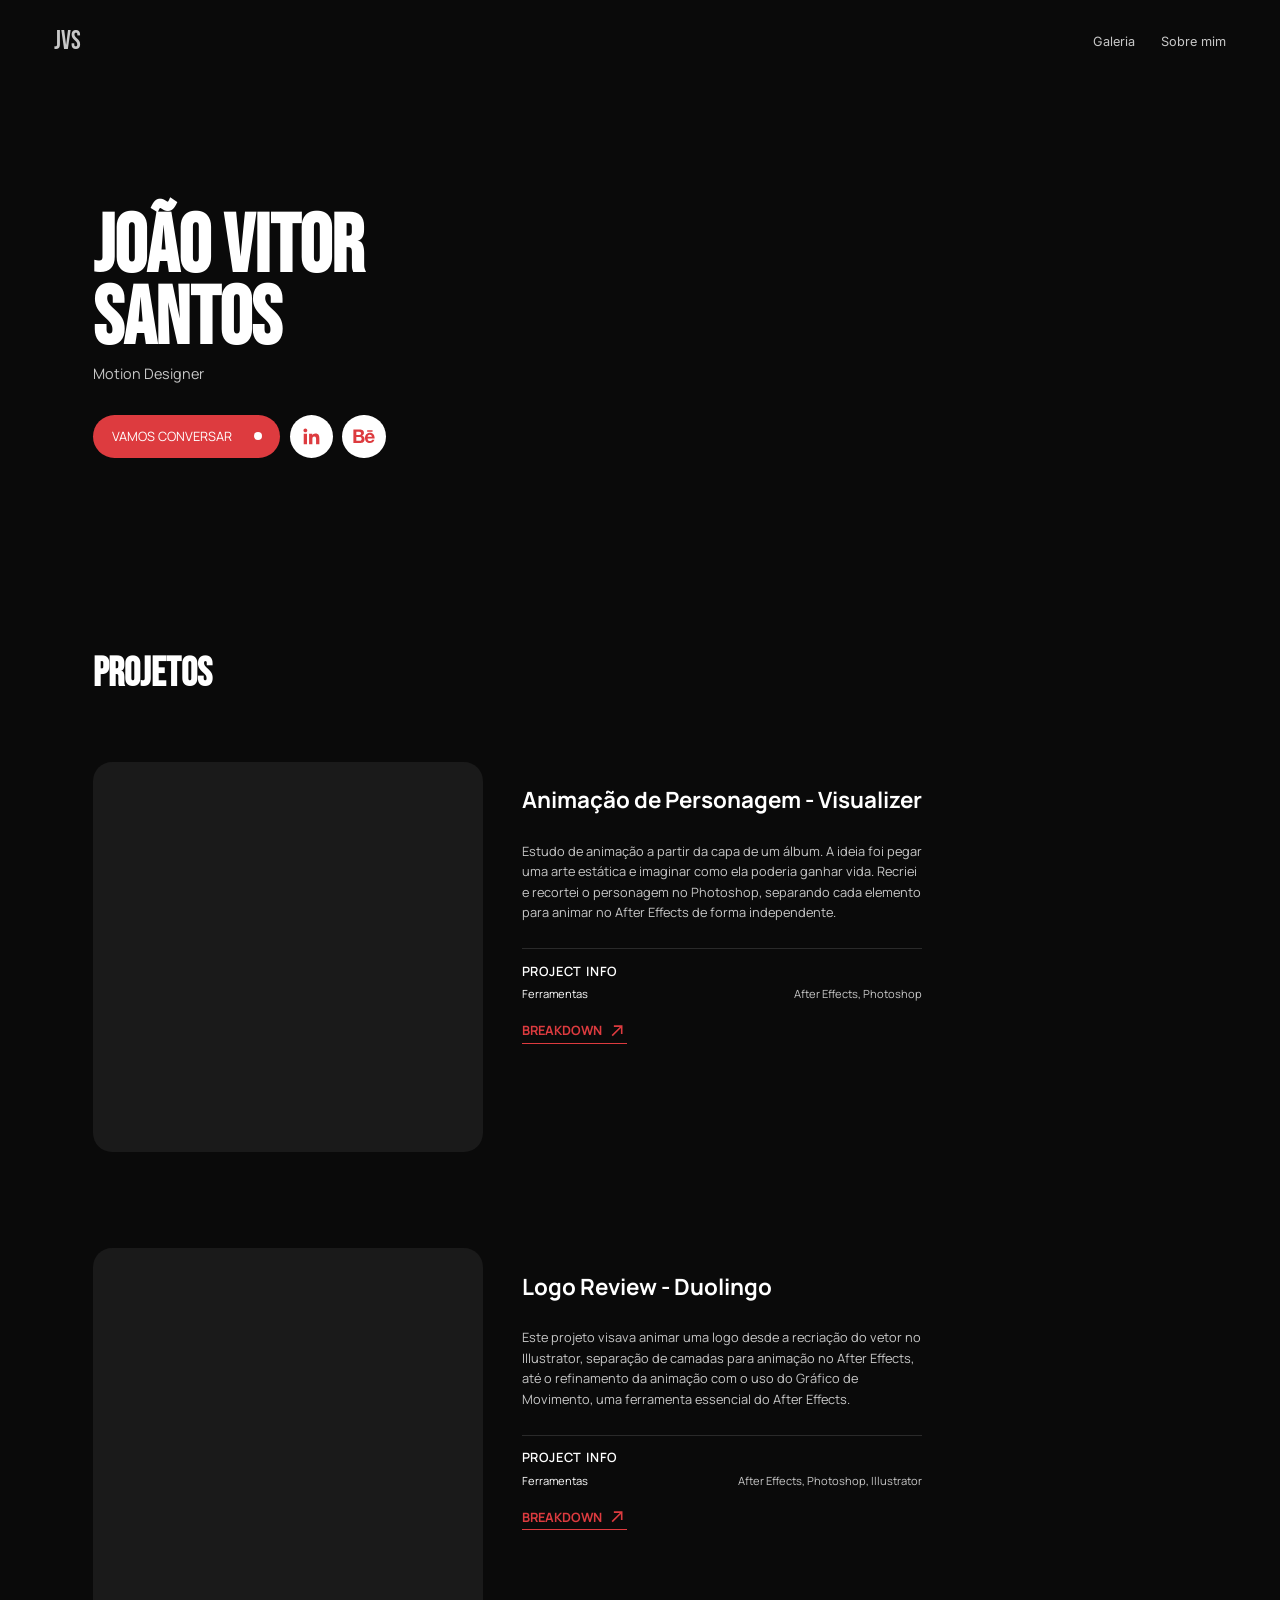
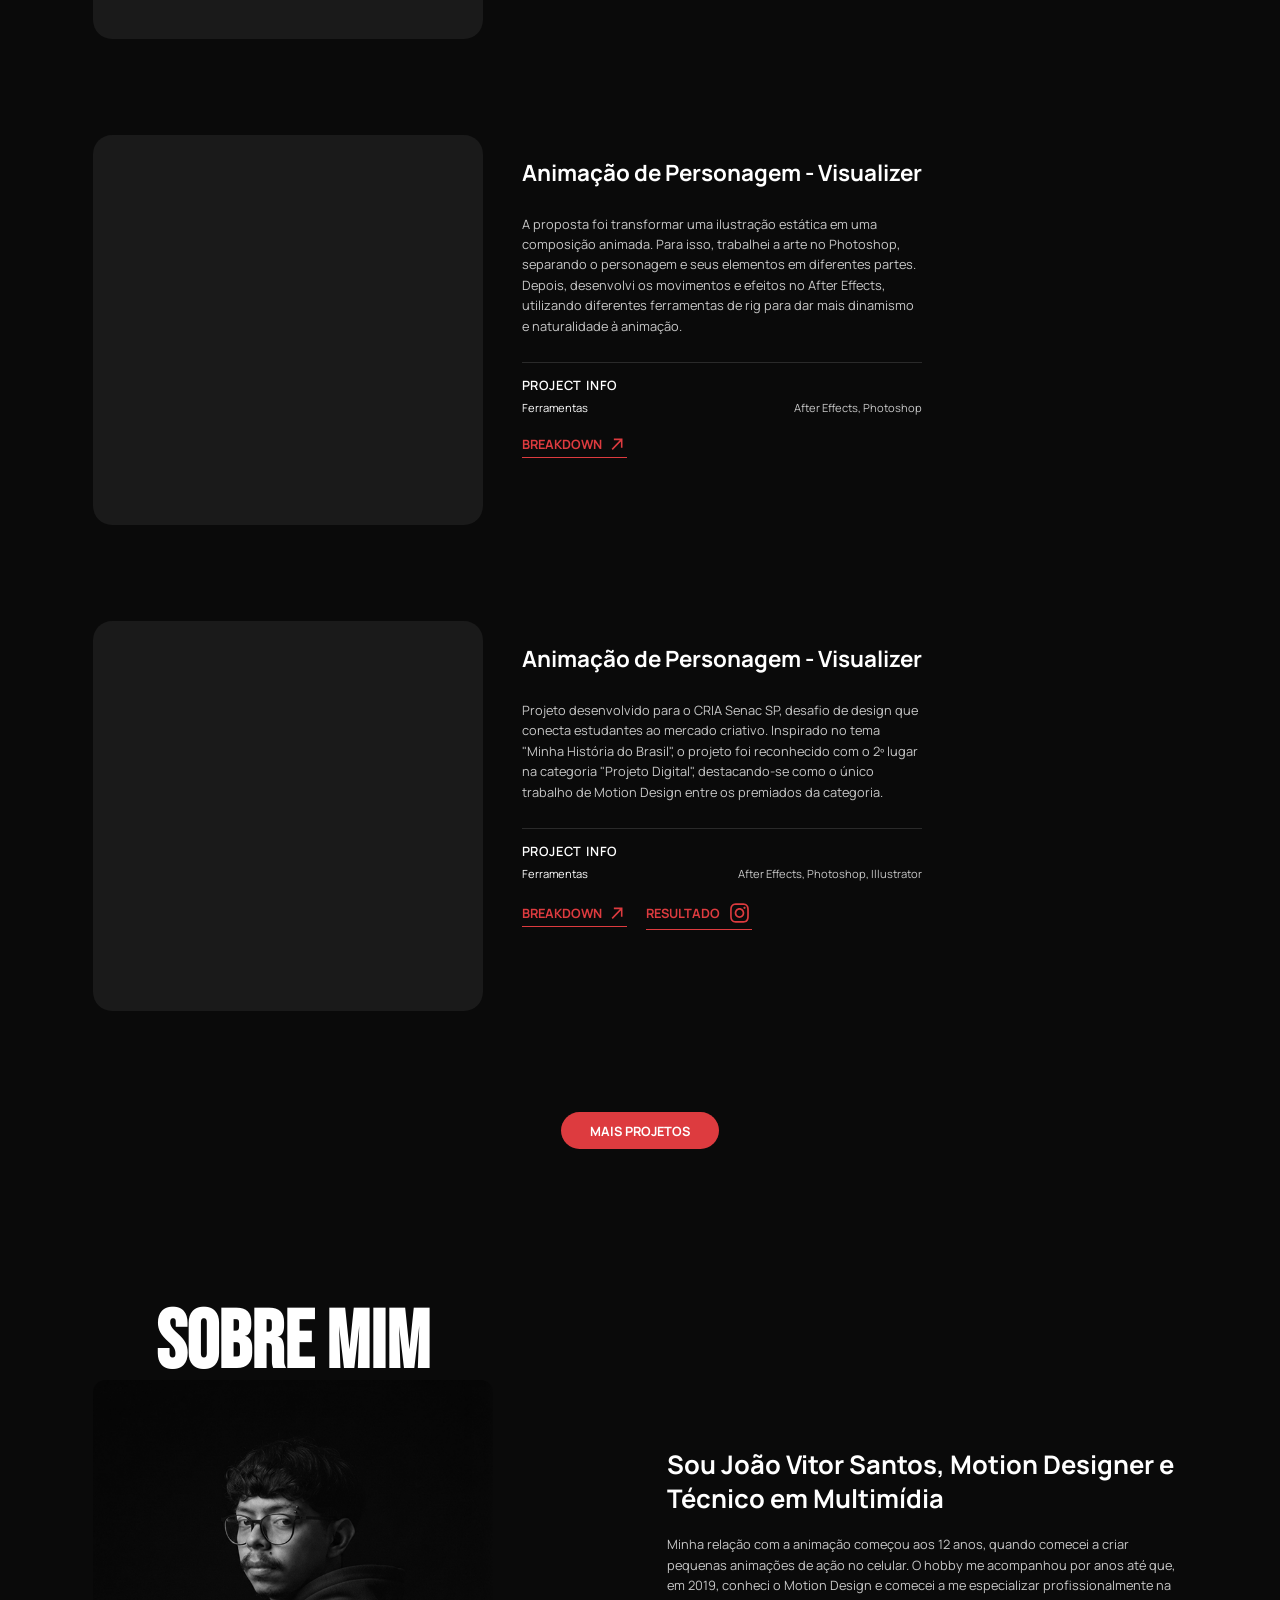
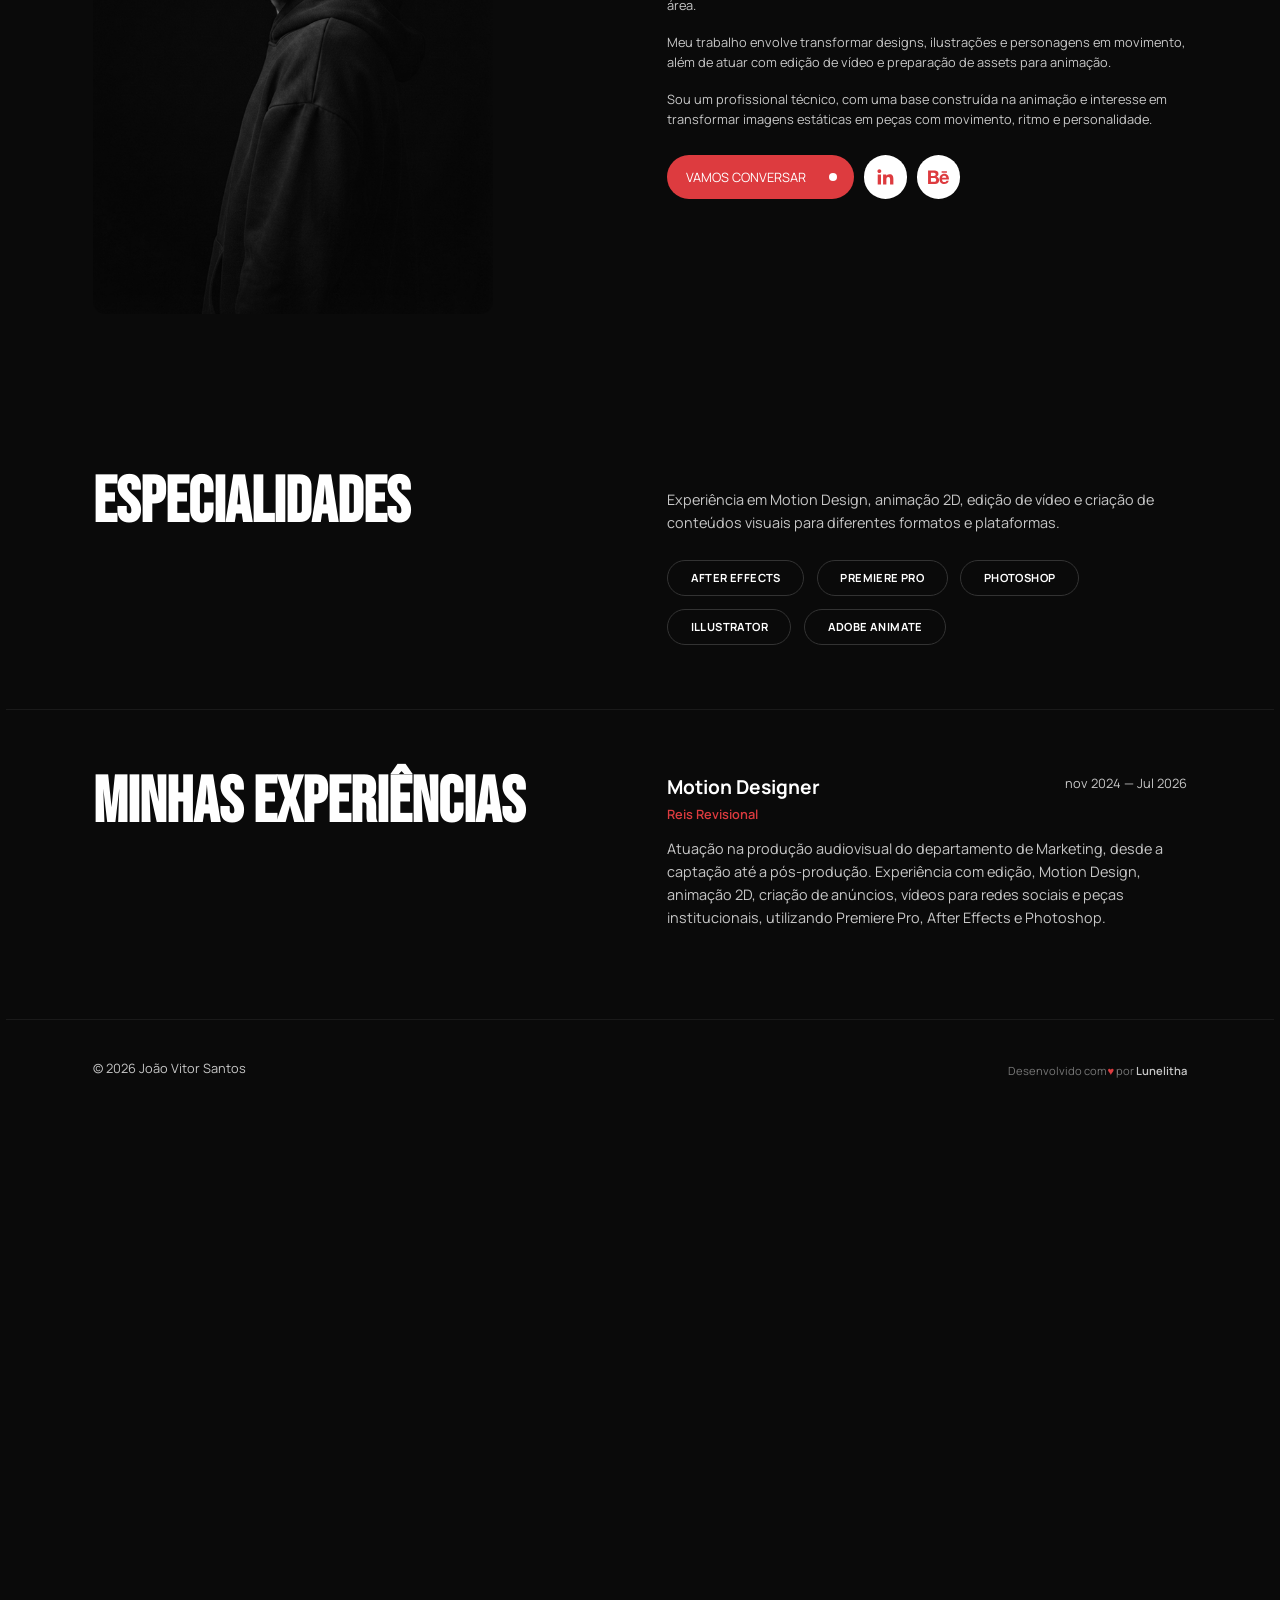
==== commit 6e2e670a: "Cards Principais e Formulário" ====
--- a/index.html
+++ b/index.html
@@ -67,13 +67,11 @@
       <h2>PROJETOS</h2>
       <div class="lista-projetos">
         <!--PRIMEIRO CARD-->
-        <div class="card-projeto">
+        <div class="card-projeto card-video">
           <div class="container-img-projeto">
-            <img
-              src="img/comVFX 1.png"
-              alt="Animação de Personagem - Visualizer"
-              class="img-projeto"
-            />
+            <video autoplay loop muted playsinline class="img-projeto">
+              <source src="videos/Main_1.mp4" type="video/mp4" />
+            </video>
           </div>
           <div class="info-projeto">
             <h3>Animação de Personagem - Visualizer</h3>
@@ -102,13 +100,11 @@
         </div>
 
         <!--SEGUNDO CARD-->
-        <div class="card-projeto">
+        <div class="card-projeto card-video">
           <div class="container-img-projeto">
-            <img
-              src="img/image 10.png"
-              alt="Logo Review - Duolingo"
-              class="img-projeto"
-            />
+            <video autoplay loop muted playsinline class="img-projeto">
+              <source src="videos/Logo Review.mp4" type="video/mp4" />
+            </video>
           </div>
           <div class="info-projeto">
             <h3>Logo Review - Duolingo</h3>
@@ -139,13 +135,11 @@
         </div>
 
         <!--TERCEIRO CARD-->
-        <div class="card-projeto">
+        <div class="card-projeto card-video">
           <div class="container-img-projeto">
-            <img
-              src="img/ISSOÉFON.png"
-              alt="Visualizer - Comic Motion"
-              class="img-projeto"
-            />
+            <video autoplay loop muted playsinline class="img-projeto">
+              <source src="videos/MASTER_2.mp4" type="video/mp4" />
+            </video>
           </div>
           <div class="info-projeto">
             <h3>Animação de Personagem - Visualizer</h3>
@@ -176,13 +170,11 @@
         </div>
 
         <!--QUARTO CARD-->
-        <div class="card-projeto">
+        <div class="card-projeto card-video">
           <div class="container-img-projeto">
-            <img
-              src="img/SIXSEVEN.png"
-              alt="Projeto CRIA: Animação (Senac)"
-              class="img-projeto"
-            />
+            <video autoplay loop muted playsinline class="img-projeto">
+              <source src="videos/Final_Cut_7.mp4" type="video/mp4" />
+            </video>
           </div>
           <div class="info-projeto">
             <h3>Animação de Personagem - Visualizer</h3>
@@ -393,7 +385,11 @@
           </div>
 
           <div class="contato-form">
-            <form>
+            <form
+              id="form-contato"
+              action="https://formspree.io/f/xnpakvjr"
+              method="POST"
+            >
               <label for="nome">Nome</label>
               <input type="text" id="nome" name="nome" />
 
@@ -410,6 +406,13 @@
             </form>
           </div>
         </div>
+      </div>
+    </div>
+
+    <div id="modal-video" class="modal">
+      <div class="modal-content modal-video-content">
+        <button class="btn-close" id="btn-fechar-video">&times;</button>
+        <video id="video-destaque" controls></video>
       </div>
     </div>
 
--- a/style.css
+++ b/style.css
@@ -546,6 +546,14 @@
   font-size: 16px;
 }
 
+.container-img-projeto video.img-projeto {
+  width: 440px;
+  height: 440px;
+  border-radius: 12px;
+  object-fit: cover;
+  display: block;
+}
+
 /* Aba de Galeria */
 
 .galeria-grid {
@@ -554,7 +562,7 @@
   gap: 24px;
 }
 
-.card-video {
+.galeria-grid .card-video {
   position: relative;
   width: 100%;
   aspect-ratio: 16 / 9;
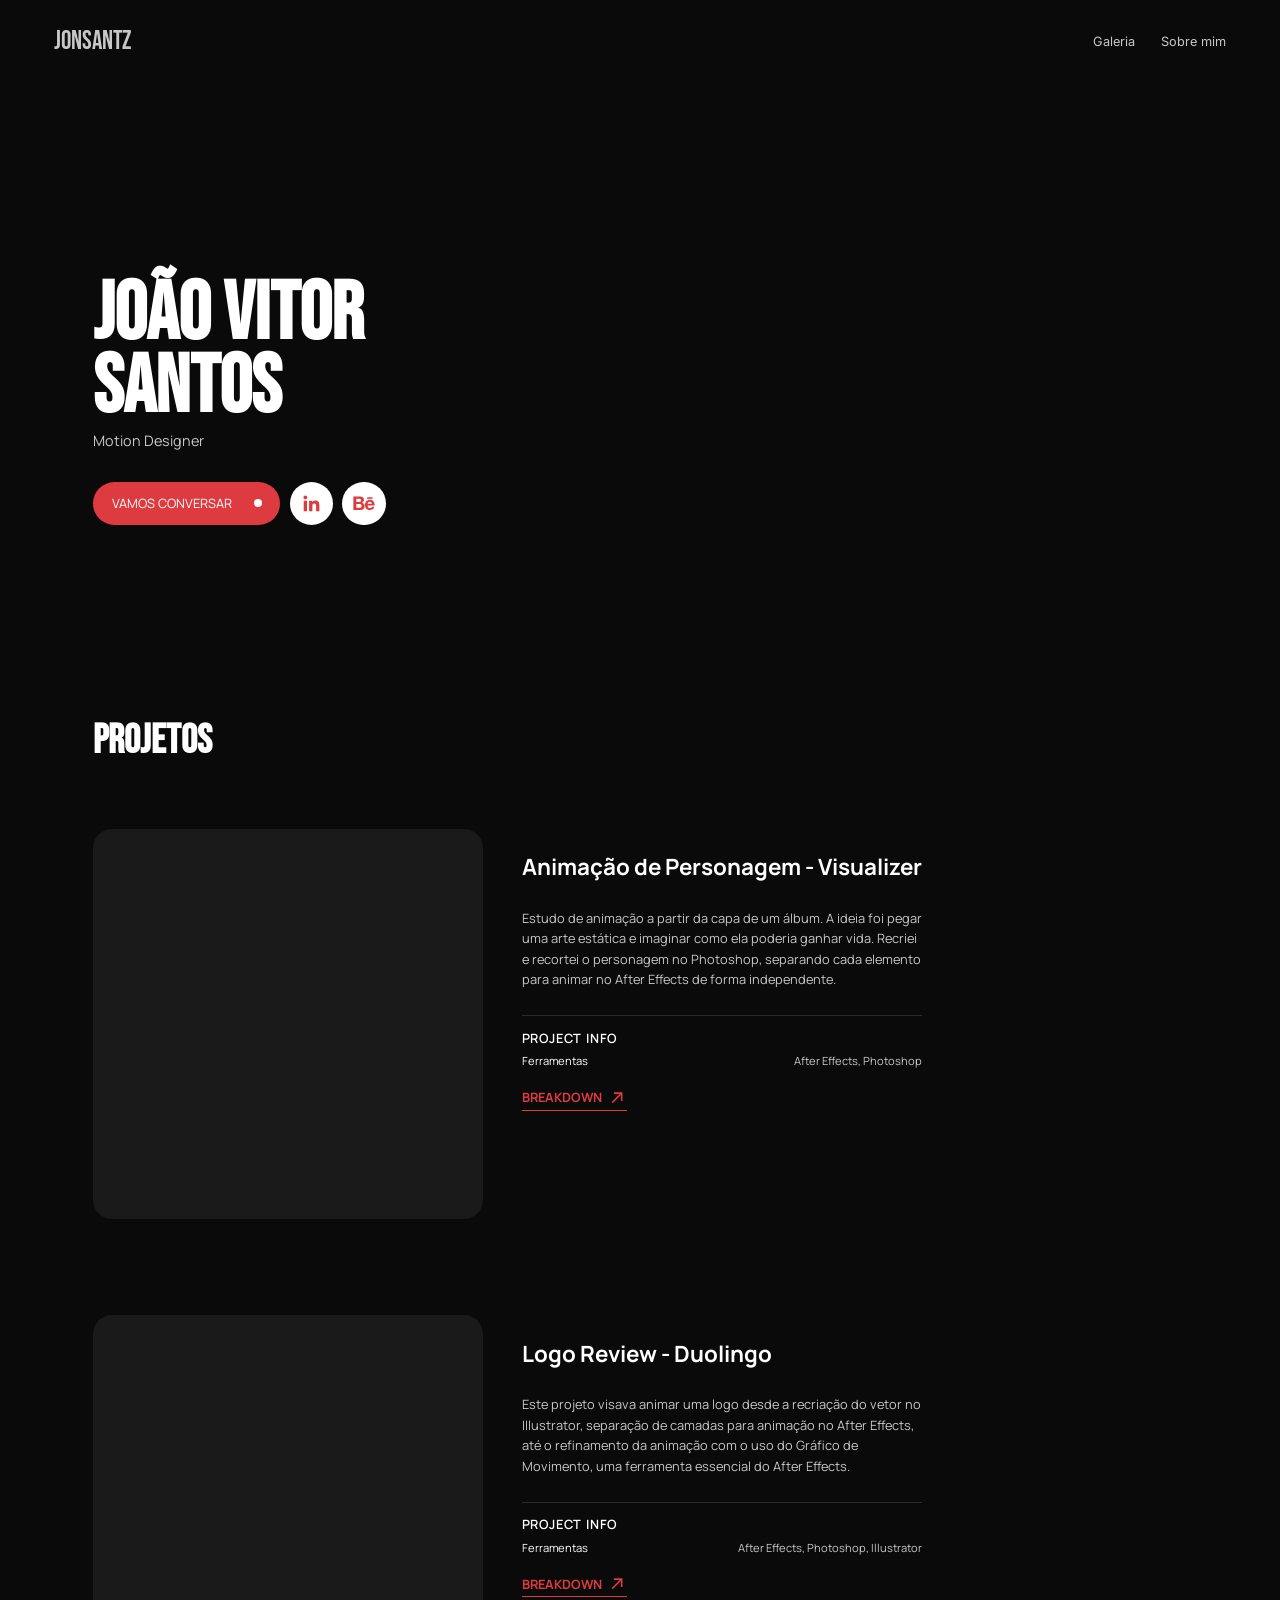
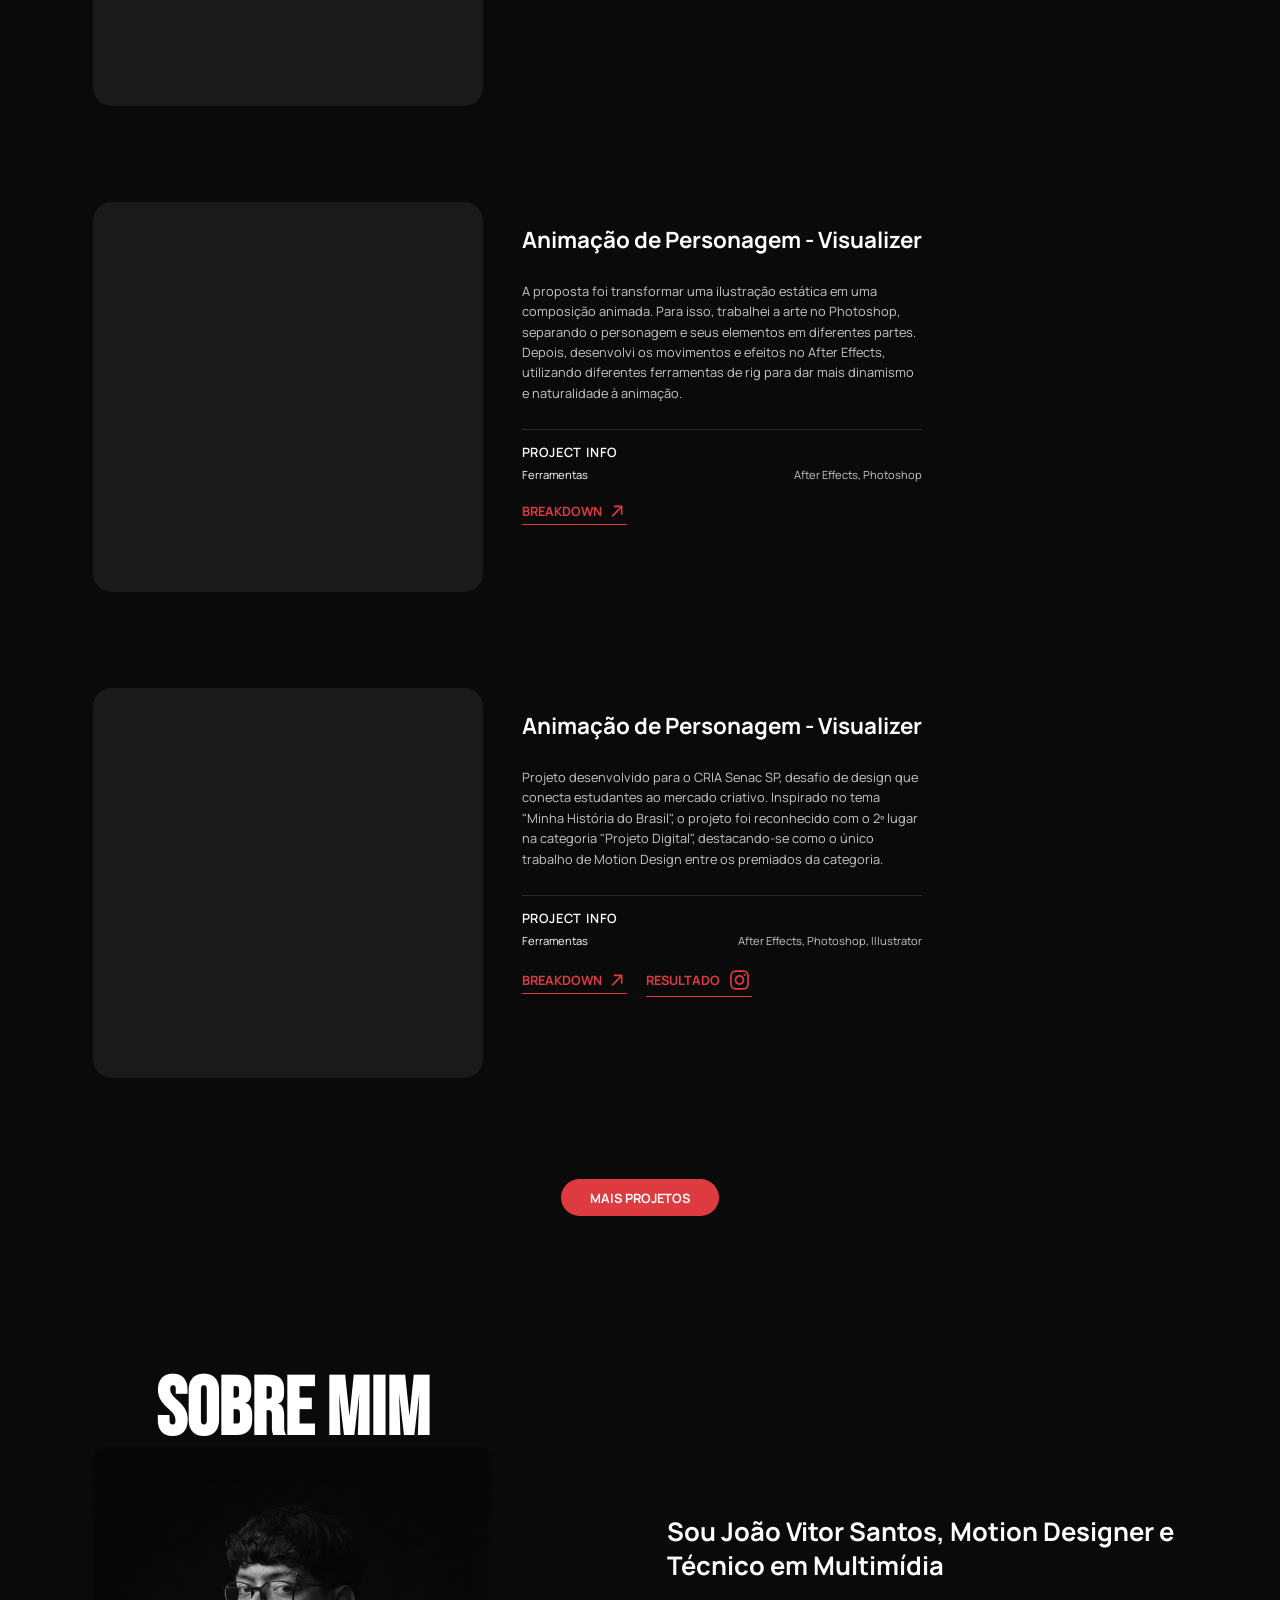
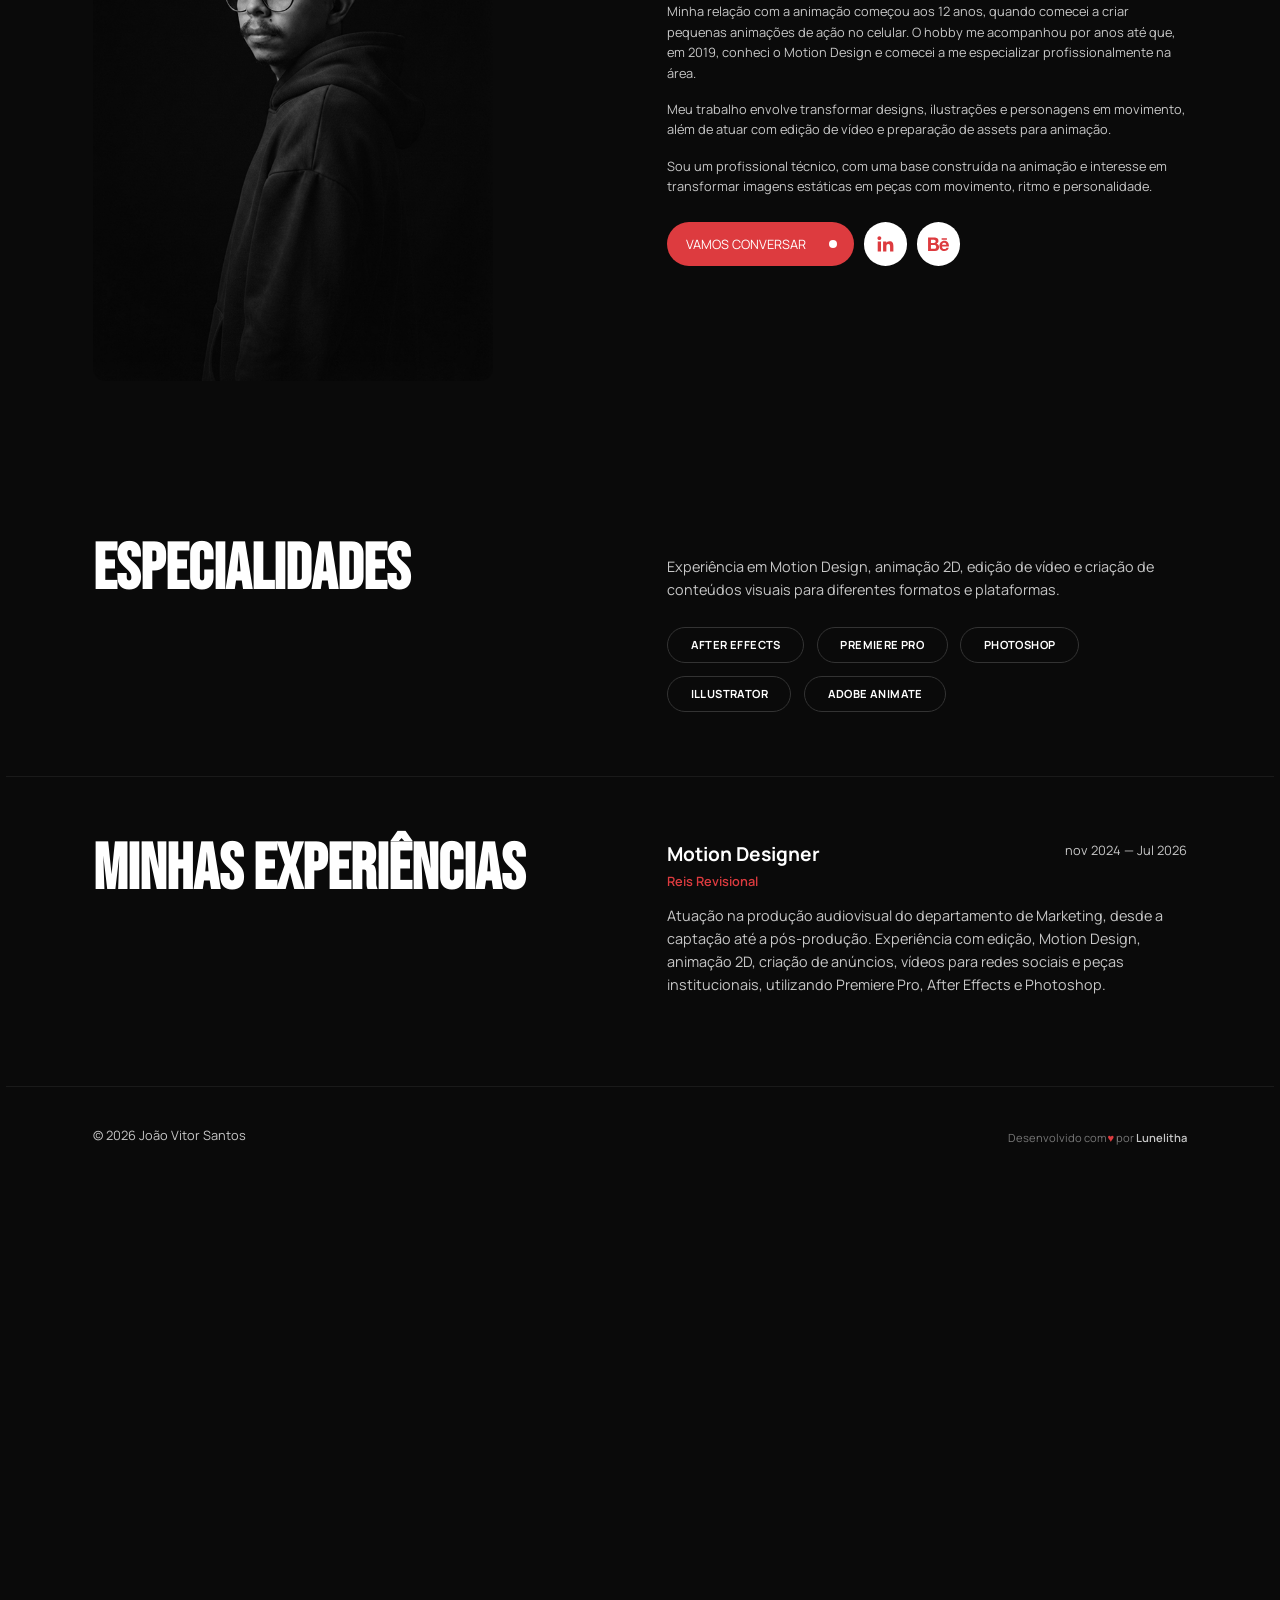
==== commit f50c55af: "Vídeo Início e Galeria" ====
--- a/index.html
+++ b/index.html
@@ -4,7 +4,9 @@
 
 <html>
   <head>
+    <link rel="icon" href="img/icon-32x32.svg" type="image/png" />
     <title>jonsantz Portifólio</title>
+
     <link rel="preconnect" href="https://fonts.googleapis.com" />
     <link rel="preconnect" href="https://fonts.gstatic.com" crossorigin />
     <link
@@ -27,7 +29,7 @@
   </head>
   <body>
     <header>
-      <div class="logo">JVS</div>
+      <div class="logo">jonsantz</div>
       <nav class="nav-links">
         <a href="galeria.html">Galeria</a>
         <a href="#sobre">Sobre mim</a>
@@ -36,7 +38,7 @@
 
     <!-- SEÇÃO INÍCIO -->
     <section class="hero container">
-      <div class="hero-content">
+      <div class="hero-texto">
         <h1>JOÃO VITOR<br />SANTOS</h1>
         <p class="subtitle">Motion Designer</p>
         <div class="hero-buttons">
@@ -60,6 +62,12 @@
           /></a>
         </div>
       </div>
+
+      <div class="hero-video">
+        <video autoplay loop muted playsinline>
+          <source src="videos/LEFT-LOOP.mp4" type="video/mp4" />
+        </video>
+      </div>
     </section>
 
     <!-- SEÇÃO PROJETOS PRINCIPAIS -->
--- a/style.css
+++ b/style.css
@@ -61,8 +61,34 @@
   padding-right: 108px;
 }
 
-.hero-content {
+.hero {
+  display: flex;
+  align-items: center;
+  justify-content: space-between;
+  gap: 60px;
   margin-top: 170px;
+  margin-bottom: 120px;
+}
+
+.hero-texto {
+  flex: 1;
+  display: flex;
+  flex-direction: column;
+  align-items: flex-start;
+}
+
+.hero-video {
+  flex: 1;
+  display: flex;
+  justify-content: flex-end;
+}
+
+.hero-video video {
+  width: 100%;
+  max-width: 800px;
+  height: auto;
+  border-radius: 16px;
+  object-fit: cover;
 }
 
 h1 {
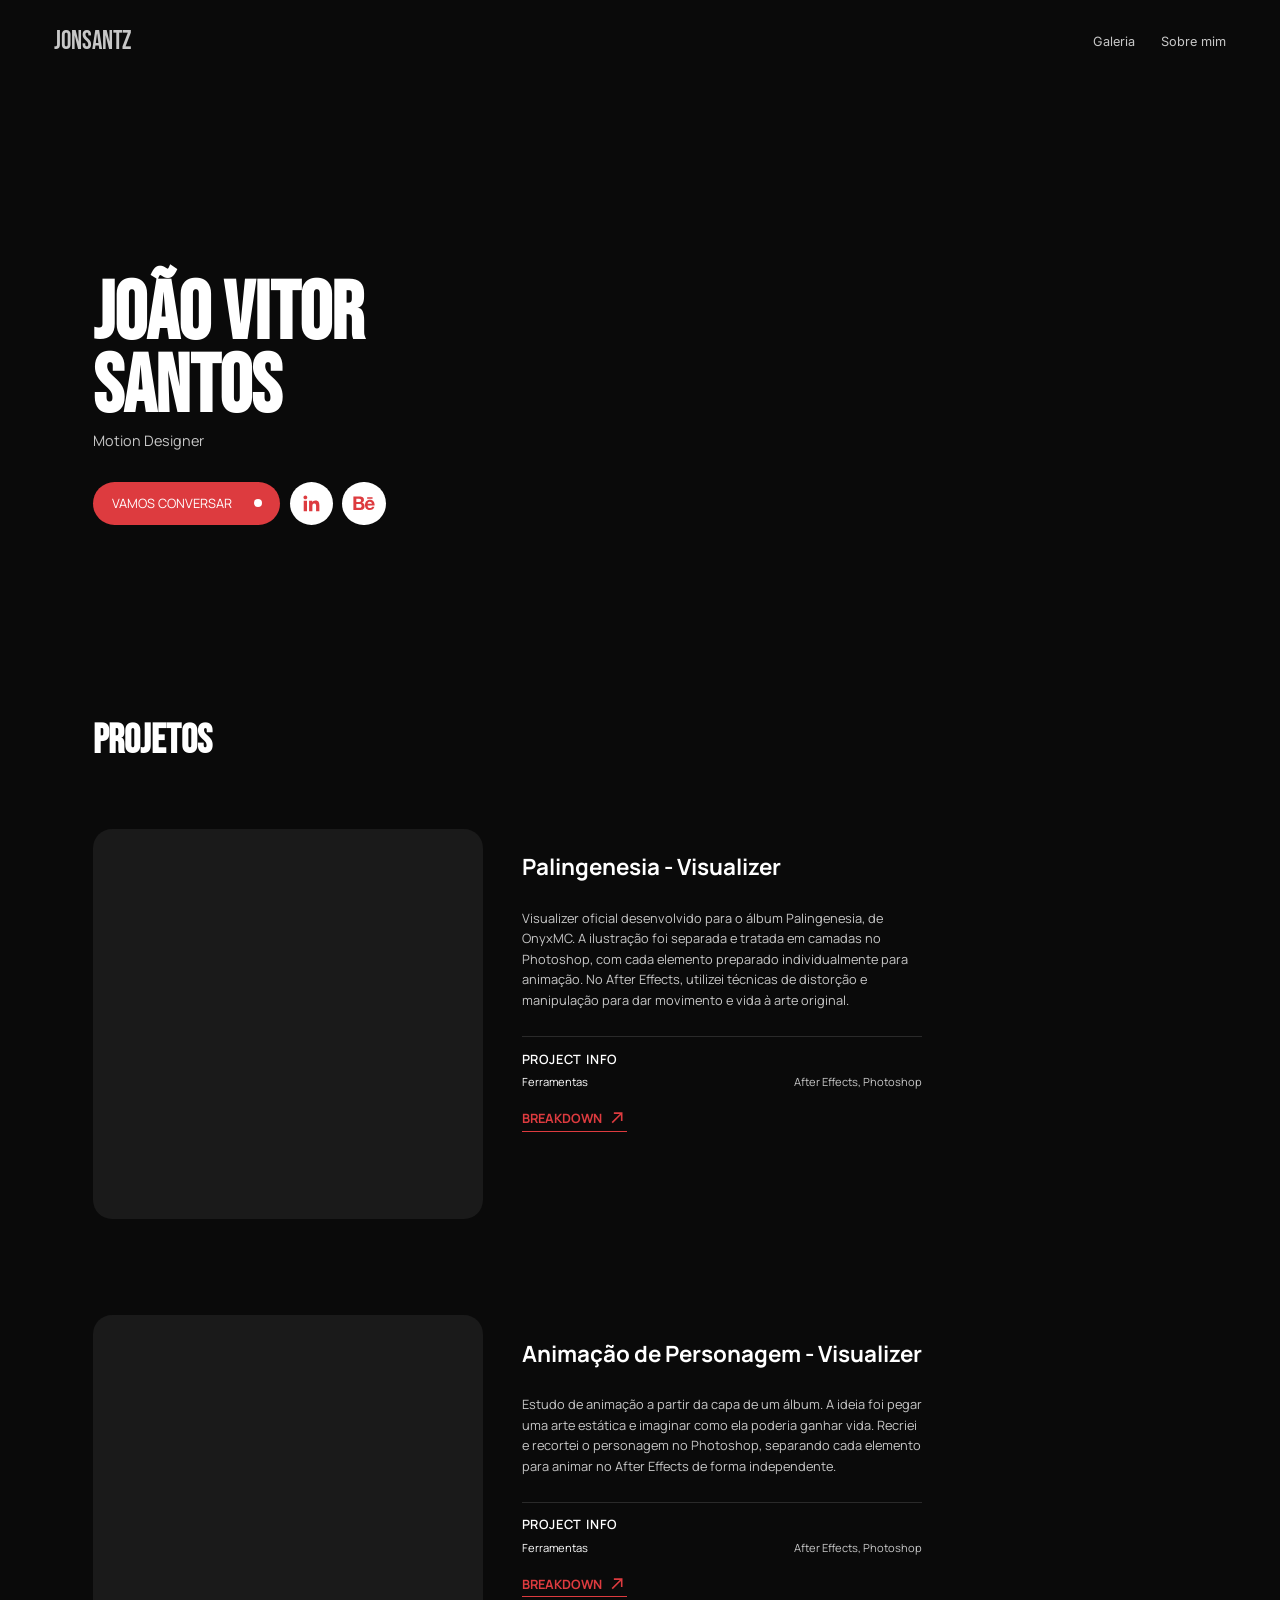
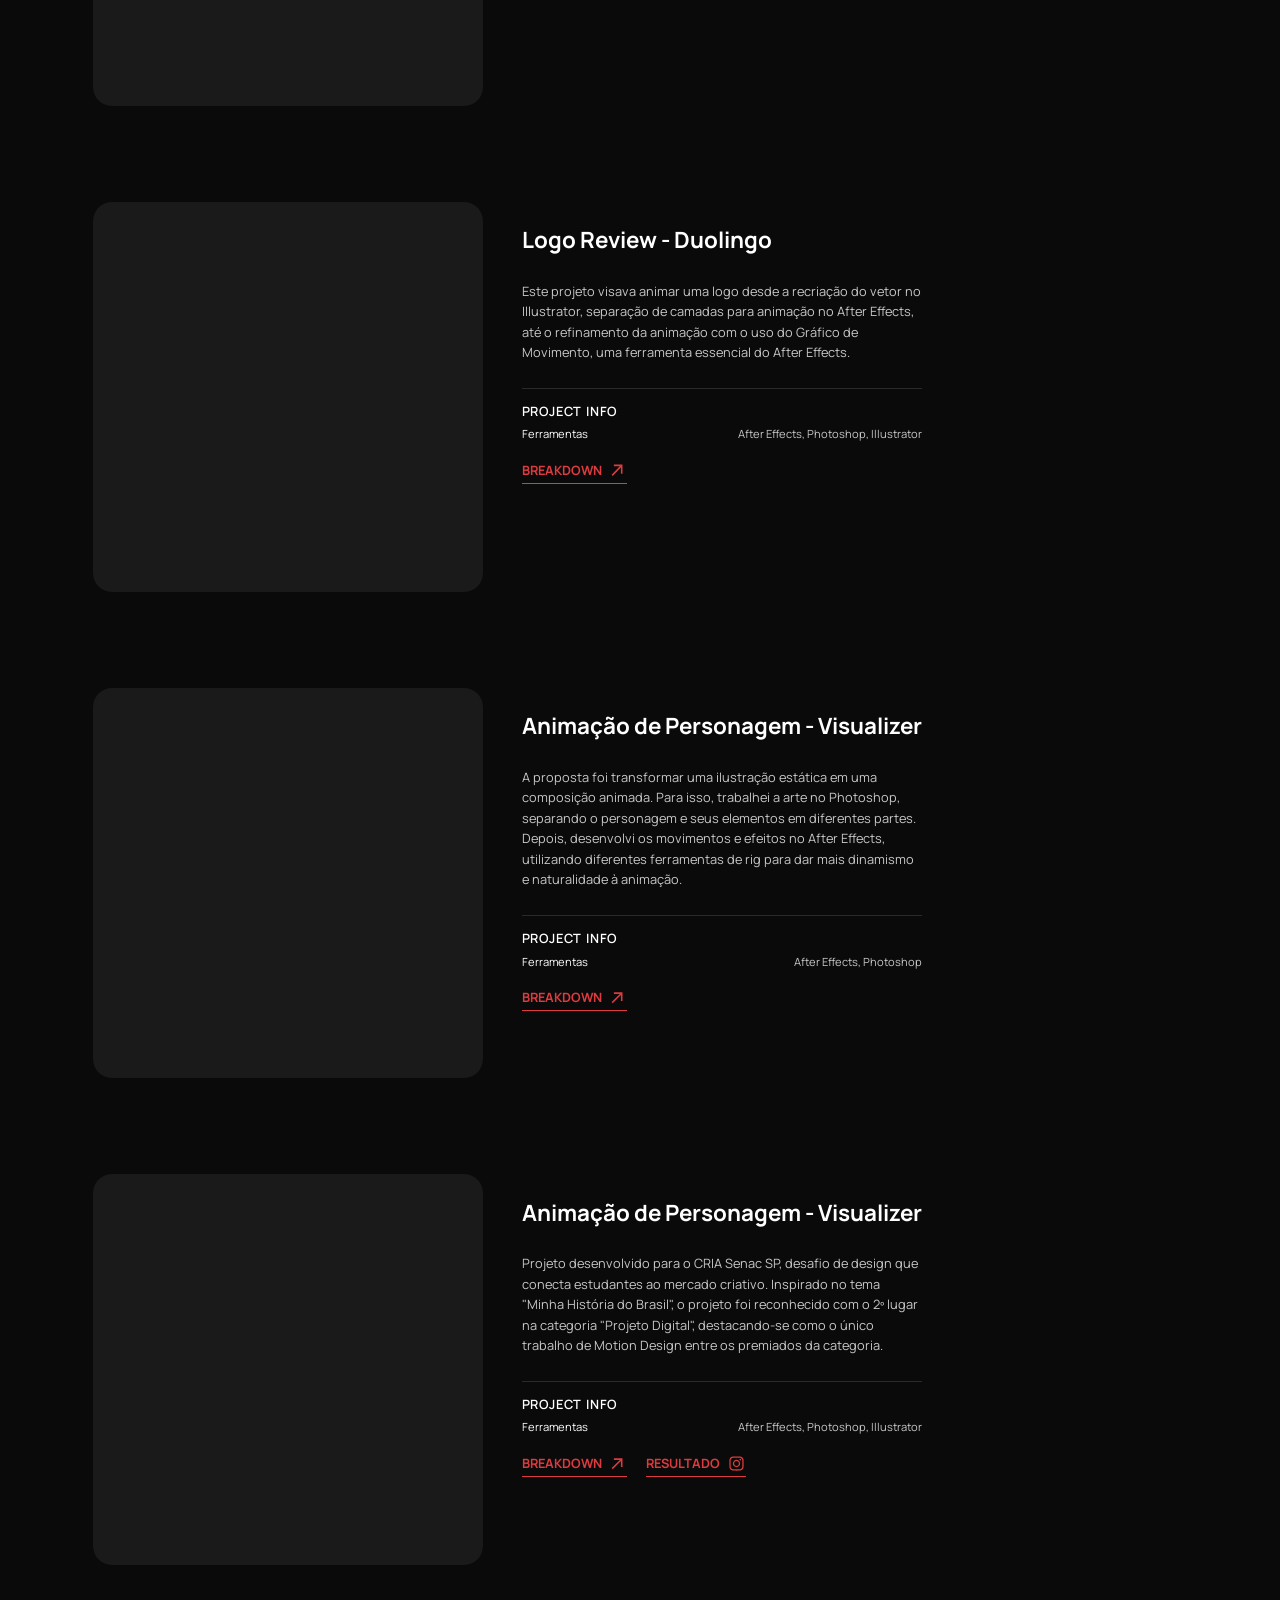
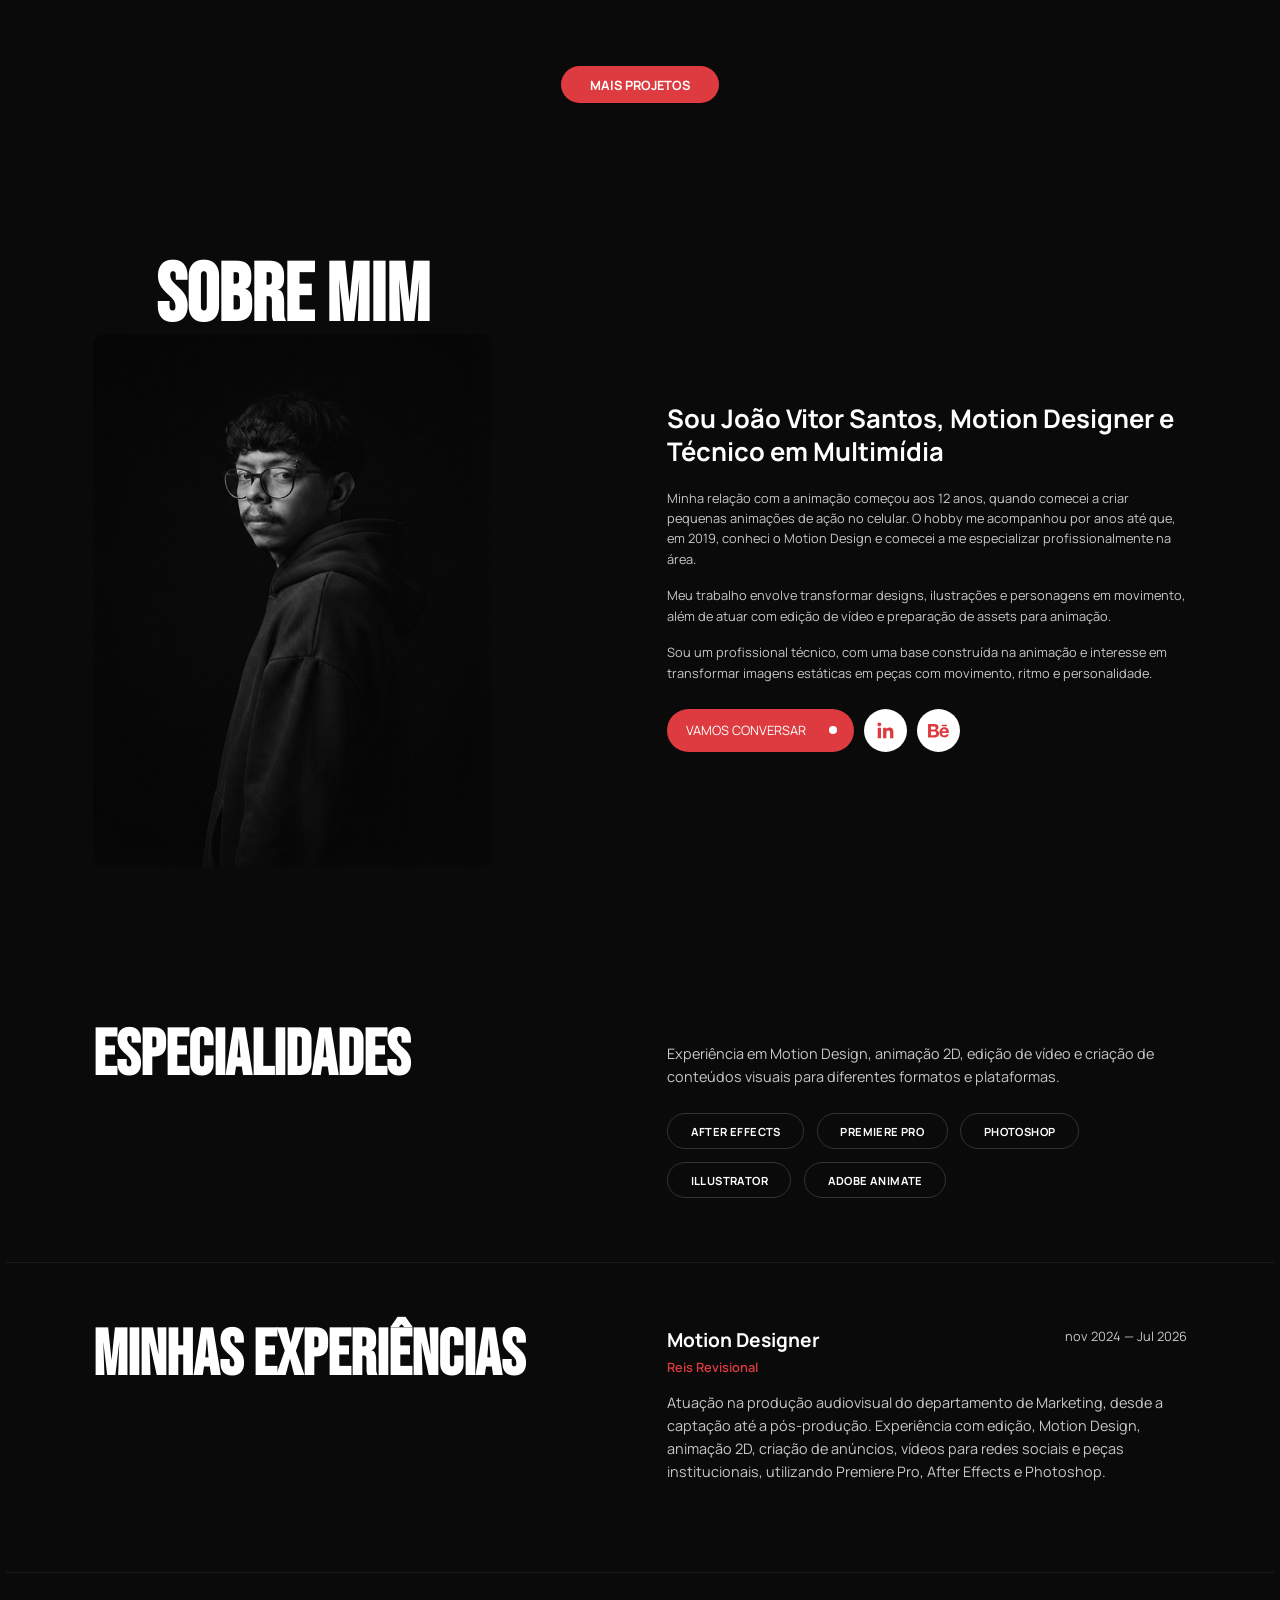
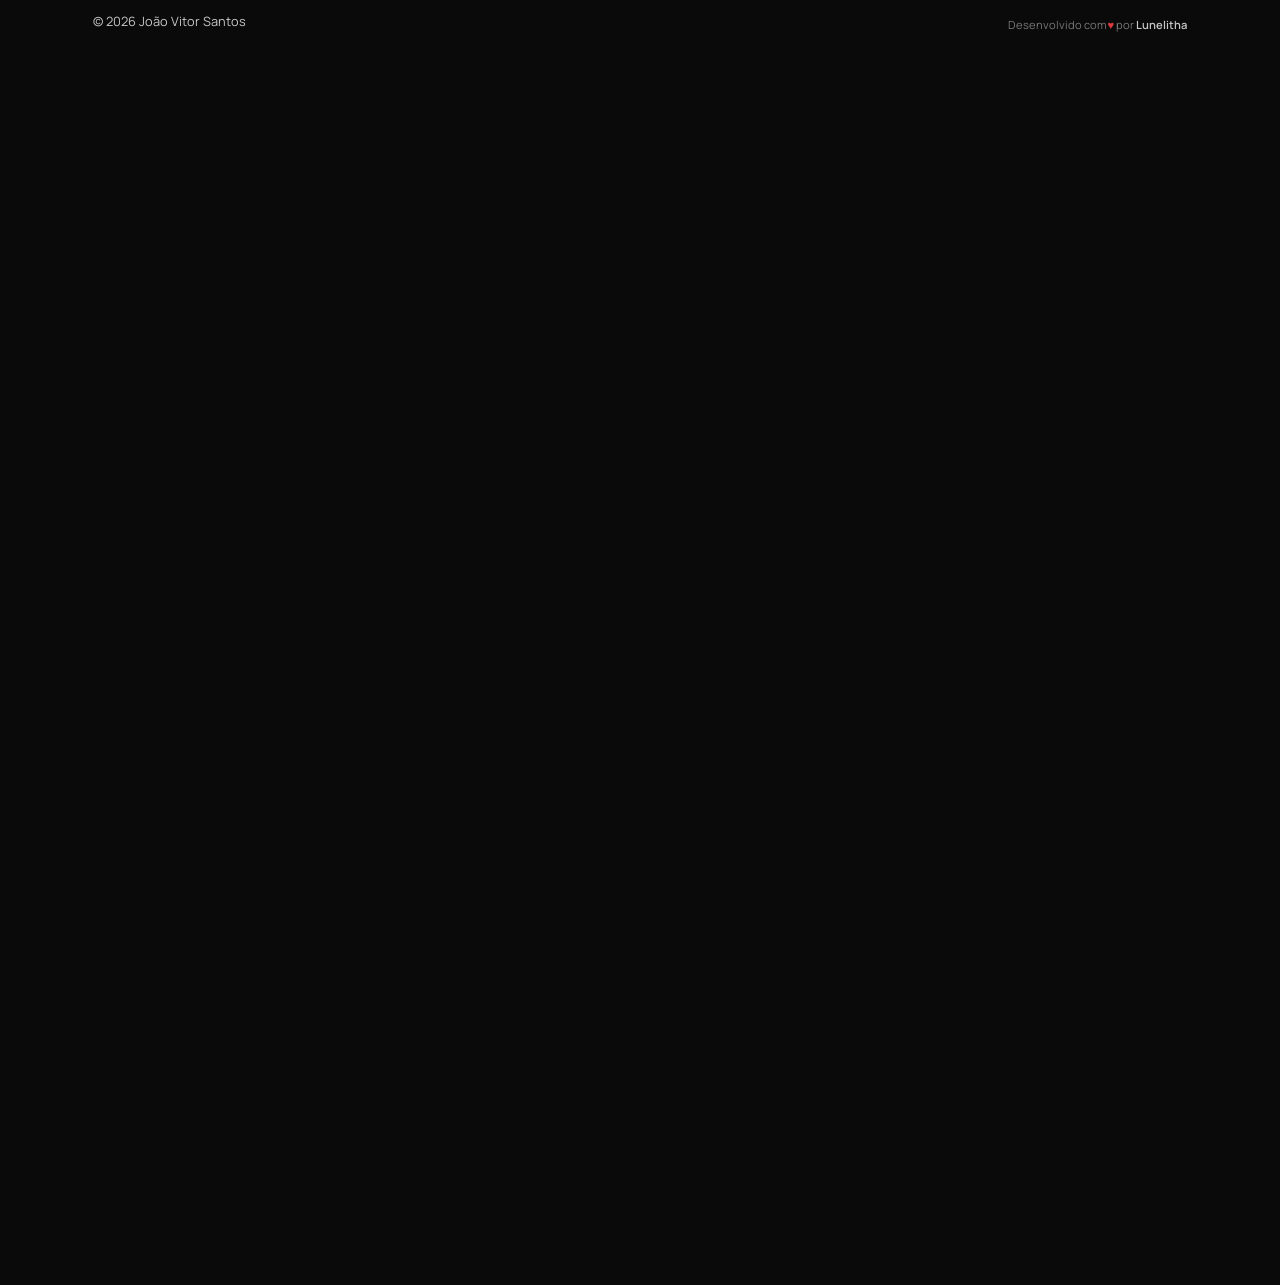
==== commit 3c6322ff: "Corrigindo Projetos e Novo Card" ====
--- a/index.html
+++ b/index.html
@@ -5,7 +5,7 @@
 <html>
   <head>
     <link rel="icon" href="img/icon-32x32.svg" type="image/png" />
-    <title>jonsantz Portifólio</title>
+    <title>jonsantz</title>
 
     <link rel="preconnect" href="https://fonts.googleapis.com" />
     <link rel="preconnect" href="https://fonts.gstatic.com" crossorigin />
@@ -75,19 +75,23 @@
       <h2>PROJETOS</h2>
       <div class="lista-projetos">
         <!--PRIMEIRO CARD-->
-        <div class="card-projeto card-video">
-          <div class="container-img-projeto">
+        <div class="card-projeto">
+          <div class="container-img-projeto card-video">
             <video autoplay loop muted playsinline class="img-projeto">
-              <source src="videos/Main_1.mp4" type="video/mp4" />
+              <source
+                src="videos/Visualizer_Full_30seg_v1.mp4"
+                type="video/mp4"
+              />
             </video>
           </div>
           <div class="info-projeto">
-            <h3>Animação de Personagem - Visualizer</h3>
-            <p>
-              Estudo de animação a partir da capa de um álbum. A ideia foi pegar
-              uma arte estática e imaginar como ela poderia ganhar vida. Recriei
-              e recortei o personagem no Photoshop, separando cada elemento para
-              animar no After Effects de forma independente.
+            <h3>Palingenesia - Visualizer</h3>
+            <p>
+              Visualizer oficial desenvolvido para o álbum Palingenesia, de
+              OnyxMC. A ilustração foi separada e tratada em camadas no
+              Photoshop, com cada elemento preparado individualmente para
+              animação. No After Effects, utilizei técnicas de distorção e
+              manipulação para dar movimento e vida à arte original.
             </p>
 
             <div class="projeto-info">
@@ -99,7 +103,7 @@
             </div>
 
             <a
-              href="https://www.behance.net/gallery/248702053/ADULTO-IDEAL-VOL2-(VISUALIZER)"
+              href="https://www.behance.net/gallery/254913429/Palingenesia-Official-Visualizer"
               target="_blank"
               class="link-projeto"
               >BREAKDOWN <img src="img/arrow.svg" alt="Seta" class="icon-seta"
@@ -108,8 +112,41 @@
         </div>
 
         <!--SEGUNDO CARD-->
-        <div class="card-projeto card-video">
-          <div class="container-img-projeto">
+        <div class="card-projeto">
+          <div class="container-img-projeto card-video">
+            <video autoplay loop muted playsinline class="img-projeto">
+              <source src="videos/Main_1.mp4" type="video/mp4" />
+            </video>
+          </div>
+          <div class="info-projeto">
+            <h3>Animação de Personagem - Visualizer</h3>
+            <p>
+              Estudo de animação a partir da capa de um álbum. A ideia foi pegar
+              uma arte estática e imaginar como ela poderia ganhar vida. Recriei
+              e recortei o personagem no Photoshop, separando cada elemento para
+              animar no After Effects de forma independente.
+            </p>
+
+            <div class="projeto-info">
+              <span class="label-info">PROJECT INFO</span>
+              <div class="linha-ferramentas">
+                <span class="titulo-info">Ferramentas</span>
+                <span class="nomes-ferramentas">After Effects, Photoshop</span>
+              </div>
+            </div>
+
+            <a
+              href="https://www.behance.net/gallery/248702053/ADULTO-IDEAL-VOL2-(VISUALIZER)"
+              target="_blank"
+              class="link-projeto"
+              >BREAKDOWN <img src="img/arrow.svg" alt="Seta" class="icon-seta"
+            /></a>
+          </div>
+        </div>
+
+        <!--TERCEIRO CARD-->
+        <div class="card-projeto">
+          <div class="container-img-projeto card-video">
             <video autoplay loop muted playsinline class="img-projeto">
               <source src="videos/Logo Review.mp4" type="video/mp4" />
             </video>
@@ -142,9 +179,9 @@
           </div>
         </div>
 
-        <!--TERCEIRO CARD-->
-        <div class="card-projeto card-video">
-          <div class="container-img-projeto">
+        <!--QUARTO CARD-->
+        <div class="card-projeto">
+          <div class="container-img-projeto card-video">
             <video autoplay loop muted playsinline class="img-projeto">
               <source src="videos/MASTER_2.mp4" type="video/mp4" />
             </video>
@@ -177,9 +214,9 @@
           </div>
         </div>
 
-        <!--QUARTO CARD-->
-        <div class="card-projeto card-video">
-          <div class="container-img-projeto">
+        <!--QUINTO CARD-->
+        <div class="card-projeto">
+          <div class="container-img-projeto card-video">
             <video autoplay loop muted playsinline class="img-projeto">
               <source src="videos/Final_Cut_7.mp4" type="video/mp4" />
             </video>
@@ -362,11 +399,6 @@
               >
             </p>
 
-            <p>
-              Para mais informações:
-              <a href="#" target="_blank" class="link-vermelho">CV</a>
-            </p>
-
             <div class="contato-redes">
               <a
                 href="https://www.linkedin.com/in/joaovitor-macedo/"
@@ -383,7 +415,7 @@
                   class="img-behance"
               /></a>
               <a
-                href="https://www.instagram.com/jon_motion/"
+                href="https://www.instagram.com/jonsantz"
                 target="_blank"
                 rel="noopener noreferrer"
                 ><img src="img/bxl-instagram.svg.svg" class="img-instagram"
